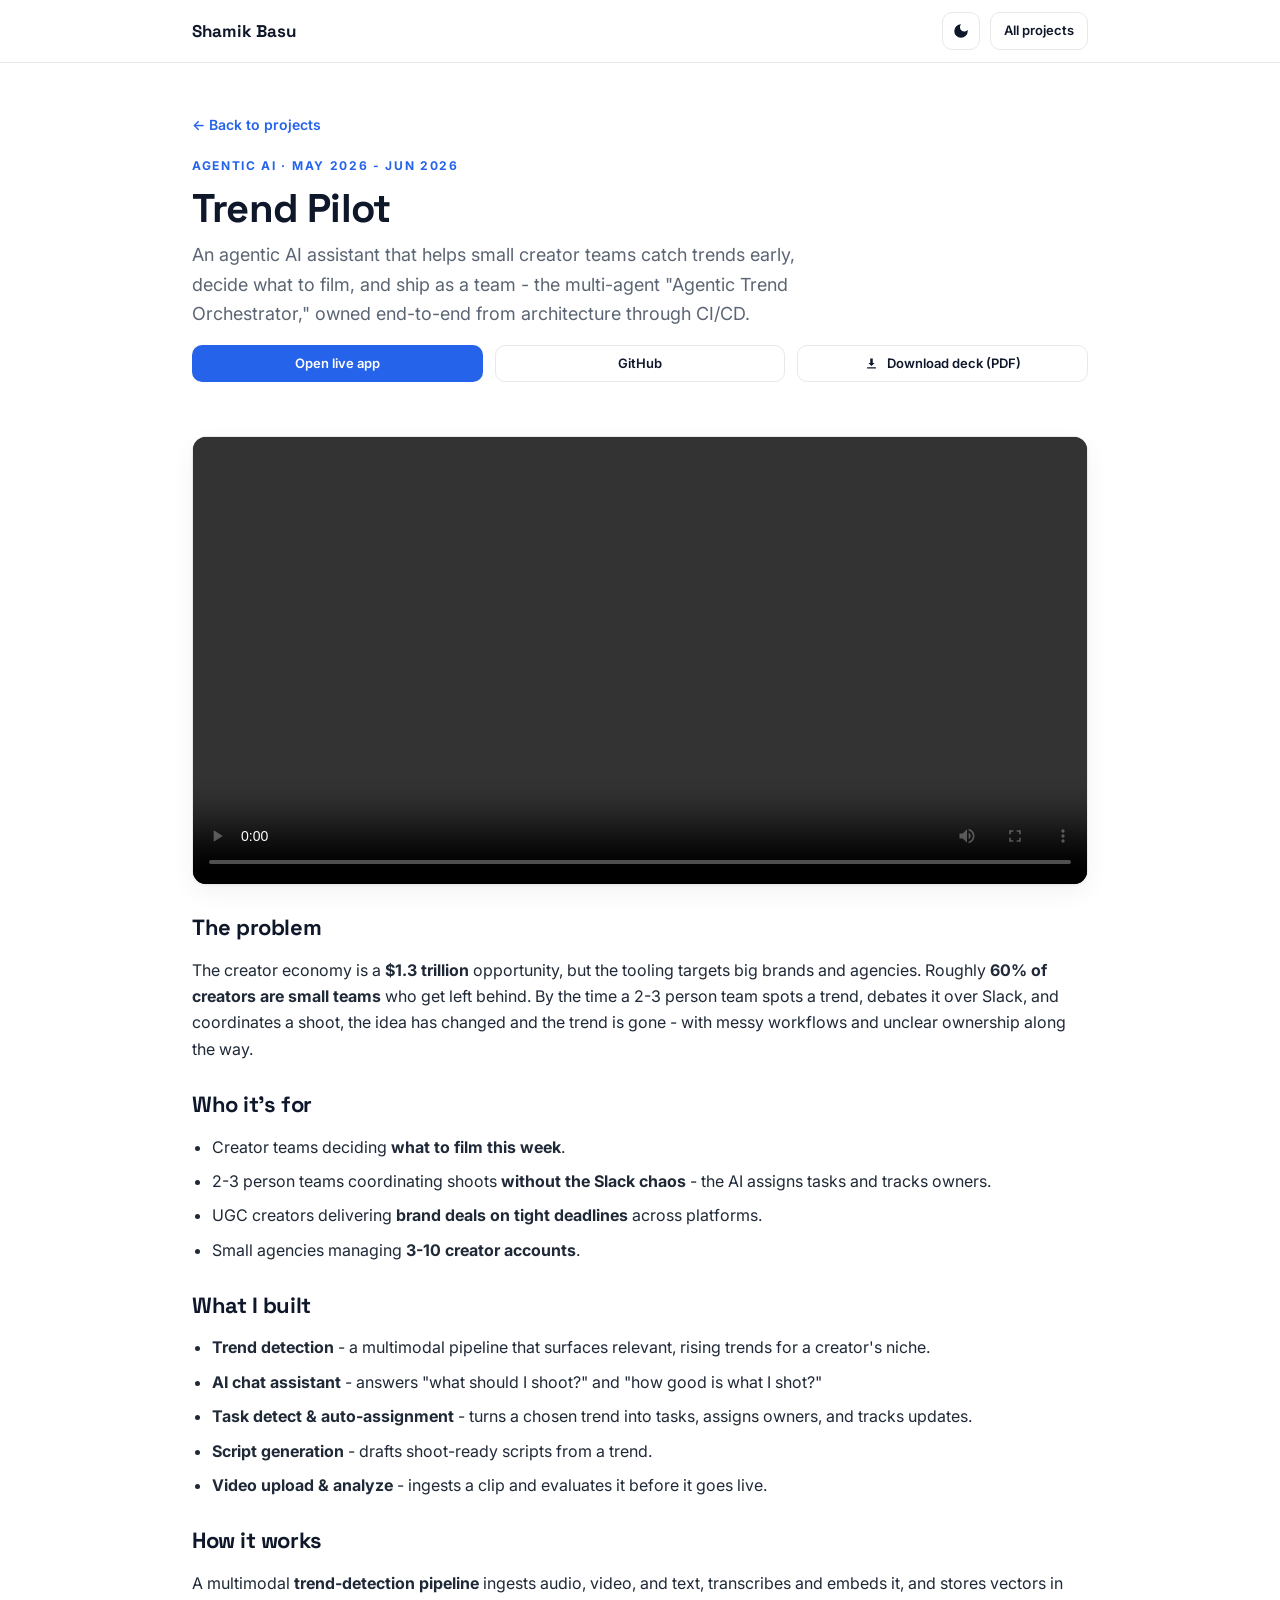
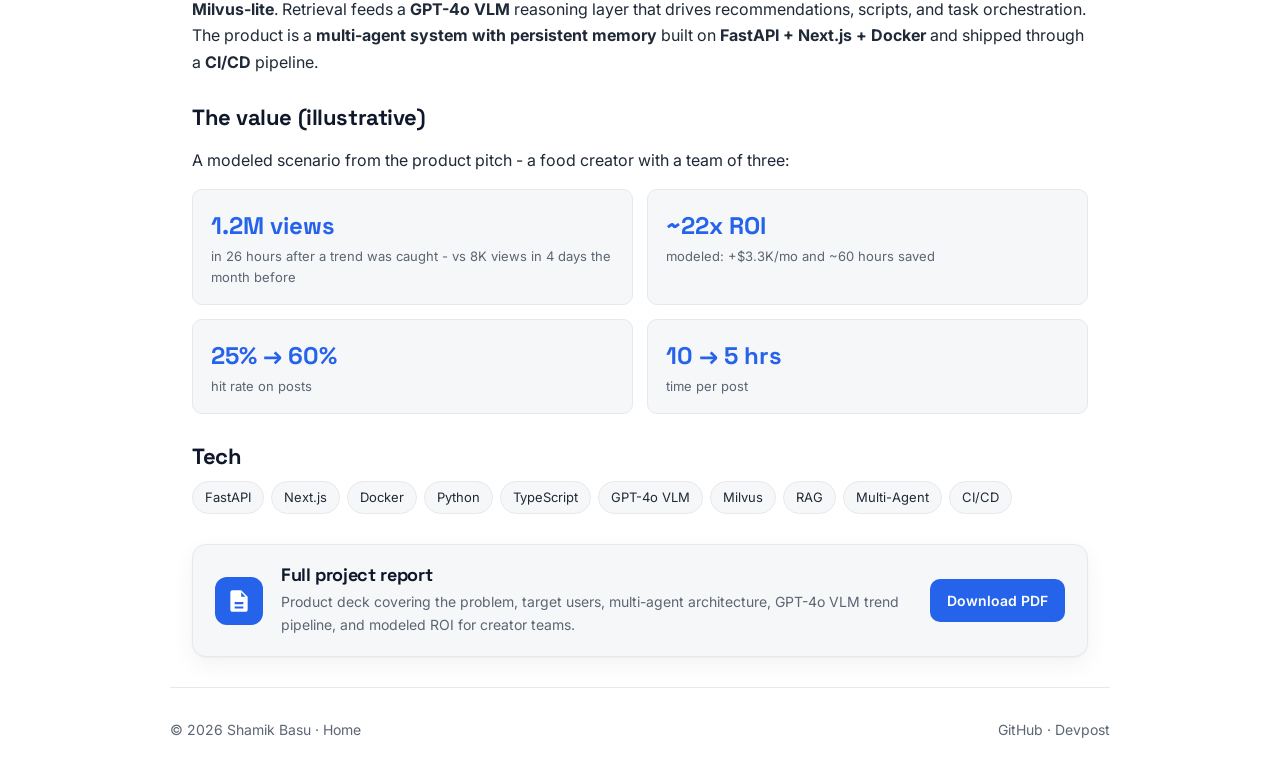
==== projects/agentic-trend-orchestrator.html @ 8036c998 "updated portfolio v2" ====
<!DOCTYPE html>
<html lang="en" data-theme="light">
<head>
<meta charset="UTF-8">
<meta name="viewport" content="width=device-width, initial-scale=1.0">
<title>Trend Pilot (Agentic Trend Orchestrator) - Case Study | Shamik Basu</title>
<meta name="description" content="Trend Pilot: an agentic AI assistant that helps small creator teams catch trends, decide what to film, and ship as a team. Multi-agent system (FastAPI + Next.js + Docker) with GPT-4o VLM trend detection and a Milvus vector pipeline, by Shamik Basu.">
<link rel="canonical" href="https://www.shamik-basu.com/projects/agentic-trend-orchestrator.html">
<meta property="og:title" content="Trend Pilot - Agentic AI for creator teams (Case Study)">
<meta property="og:description" content="Catch trends, decide what to film, and ship as a team - a multi-agent AI system with GPT-4o VLM trend detection.">
<meta property="og:type" content="article">
<link rel="preconnect" href="https://fonts.googleapis.com">
<link rel="preconnect" href="https://fonts.gstatic.com" crossorigin>
<link href="https://fonts.googleapis.com/css2?family=Inter:wght@400;500;600&family=Space+Grotesk:wght@500;600;700&display=swap" rel="stylesheet">
<link rel="stylesheet" href="../assets/css/styles.css">
<script type="application/ld+json">
{
  "@context": "https://schema.org",
  "@type": "SoftwareSourceCode",
  "name": "Trend Pilot",
  "alternateName": "Agentic Trend Orchestrator",
  "author": { "@type": "Person", "name": "Shamik Basu", "url": "https://www.shamik-basu.com/" },
  "programmingLanguage": ["Python", "TypeScript"],
  "codeRepository": "https://github.com/ShamikOfficial/agentic-trend-orchestrator",
  "url": "https://trendpilot.shamik-basu.com/",
  "about": "Agentic AI assistant for creator teams: trend detection, task orchestration, script generation, and video analysis",
  "dateCreated": "2026-05"
}
</script>
</head>
<body>
<header class="nav">
  <div class="nav-inner">
    <a href="../index.html" class="nav-brand">Shamik Basu</a>
    <div class="nav-actions">
      <button type="button" class="icon-btn theme-toggle" aria-label="Toggle dark mode" title="Toggle theme">
        <svg width="18" height="18" viewBox="0 0 24 24" fill="currentColor" aria-hidden="true"><path d="M12 3a9 9 0 109 9c0-.46-.04-.92-.1-1.36A5.39 5.39 0 0112 3z"/></svg>
      </button>
      <a href="../index.html#projects" class="btn btn-ghost btn-sm">All projects</a>
    </div>
  </div>
</header>

<main class="wrap">
  <section class="case-hero">
    <a href="../index.html#projects" class="case-back">← Back to projects</a>
    <p class="section-label">Agentic AI · May 2026 - Jun 2026</p>
    <h1>Trend Pilot</h1>
    <p class="tagline">An agentic AI assistant that helps small creator teams catch trends early, decide what to film, and ship as a team - the multi-agent "Agentic Trend Orchestrator," owned end-to-end from architecture through CI/CD.</p>
    <div class="project-actions" style="gap:12px;">
      <a href="https://trendpilot.shamik-basu.com/" target="_blank" rel="noopener" class="btn btn-primary btn-sm">Open live app</a>
      <a href="https://github.com/ShamikOfficial/agentic-trend-orchestrator" target="_blank" rel="noopener" class="btn btn-ghost btn-sm">GitHub</a>
      <a href="../assets/documents/Trend%20Pilot%20Deck.pdf" target="_blank" rel="noopener" class="btn btn-ghost btn-sm" download>
        <svg width="15" height="15" viewBox="0 0 24 24" fill="currentColor" aria-hidden="true"><path d="M12 16l-5-5h3V4h4v7h3l-5 5zm-7 4v-2h14v2H5z"/></svg>
        Download deck (PDF)
      </a>
    </div>
  </section>

  <section class="case-section">
    <div class="case-video">
      <video controls preload="metadata" aria-label="Trend Pilot intro walkthrough">
        <source src="../assets/video/Trend_Pilot_Intro.mp4" type="video/mp4">
        Your browser does not support embedded video. <a href="../assets/video/Trend_Pilot_Intro.mp4">Download the video</a>.
      </video>
    </div>
  </section>

  <section class="case-section">
    <h2>The problem</h2>
    <p>The creator economy is a <strong>$1.3 trillion</strong> opportunity, but the tooling targets big brands and agencies. Roughly <strong>60% of creators are small teams</strong> who get left behind. By the time a 2-3 person team spots a trend, debates it over Slack, and coordinates a shoot, the idea has changed and the trend is gone - with messy workflows and unclear ownership along the way.</p>
  </section>

  <section class="case-section">
    <h2>Who it's for</h2>
    <ul>
      <li>Creator teams deciding <strong>what to film this week</strong>.</li>
      <li>2-3 person teams coordinating shoots <strong>without the Slack chaos</strong> - the AI assigns tasks and tracks owners.</li>
      <li>UGC creators delivering <strong>brand deals on tight deadlines</strong> across platforms.</li>
      <li>Small agencies managing <strong>3-10 creator accounts</strong>.</li>
    </ul>
  </section>

  <section class="case-section">
    <h2>What I built</h2>
    <ul>
      <li><strong>Trend detection</strong> - a multimodal pipeline that surfaces relevant, rising trends for a creator's niche.</li>
      <li><strong>AI chat assistant</strong> - answers "what should I shoot?" and "how good is what I shot?"</li>
      <li><strong>Task detect &amp; auto-assignment</strong> - turns a chosen trend into tasks, assigns owners, and tracks updates.</li>
      <li><strong>Script generation</strong> - drafts shoot-ready scripts from a trend.</li>
      <li><strong>Video upload &amp; analyze</strong> - ingests a clip and evaluates it before it goes live.</li>
    </ul>
  </section>

  <section class="case-section">
    <h2>How it works</h2>
    <p>A multimodal <strong>trend-detection pipeline</strong> ingests audio, video, and text, transcribes and embeds it, and stores vectors in <strong>Milvus-lite</strong>. Retrieval feeds a <strong>GPT-4o VLM</strong> reasoning layer that drives recommendations, scripts, and task orchestration. The product is a <strong>multi-agent system with persistent memory</strong> built on <strong>FastAPI + Next.js + Docker</strong> and shipped through a <strong>CI/CD</strong> pipeline.</p>
  </section>

  <section class="case-section">
    <h2>The value (illustrative)</h2>
    <p>A modeled scenario from the product pitch - a food creator with a team of three:</p>
    <div class="case-grid">
      <div class="fact-card"><div class="fact-value">1.2M views</div><div class="fact-label">in 26 hours after a trend was caught - vs 8K views in 4 days the month before</div></div>
      <div class="fact-card"><div class="fact-value">~22x ROI</div><div class="fact-label">modeled: +$3.3K/mo and ~60 hours saved</div></div>
      <div class="fact-card"><div class="fact-value">25% → 60%</div><div class="fact-label">hit rate on posts</div></div>
      <div class="fact-card"><div class="fact-value">10 → 5 hrs</div><div class="fact-label">time per post</div></div>
    </div>
  </section>

  <section class="case-section">
    <h2>Tech</h2>
    <div class="skill-pills">
      <span class="skill-pill">FastAPI</span><span class="skill-pill">Next.js</span><span class="skill-pill">Docker</span><span class="skill-pill">Python</span><span class="skill-pill">TypeScript</span><span class="skill-pill">GPT-4o VLM</span><span class="skill-pill">Milvus</span><span class="skill-pill">RAG</span><span class="skill-pill">Multi-Agent</span><span class="skill-pill">CI/CD</span>
    </div>
  </section>
  <section class="case-section">
    <div class="report-card">
      <div class="report-icon">
        <svg viewBox="0 0 24 24" fill="currentColor" aria-hidden="true"><path d="M14 2H6a2 2 0 00-2 2v16a2 2 0 002 2h12a2 2 0 002-2V8l-6-6zm0 2l4 4h-4V4zM8 13h8v2H8v-2zm0 4h8v2H8v-2z"/></svg>
      </div>
      <div class="report-info">
        <h2>Full project report</h2>
        <p>Product deck covering the problem, target users, multi-agent architecture, GPT-4o VLM trend pipeline, and modeled ROI for creator teams.</p>
      </div>
      <a href="../assets/documents/Trend%20Pilot%20Deck.pdf" target="_blank" rel="noopener" class="btn btn-primary" download>Download PDF</a>
    </div>
  </section>
</main>

<footer class="footer wrap">
  <span>© 2026 Shamik Basu · <a href="../index.html">Home</a></span>
  <span><a href="https://github.com/ShamikOfficial" target="_blank" rel="noopener">GitHub</a> · <a href="https://devpost.com/shamik1900" target="_blank" rel="noopener">Devpost</a></span>
</footer>
<script src="../assets/js/script.js"></script>
</body>
</html>
---- assets/css/styles.css ----
/* ============================================================
   Shamik Basu - Portfolio
   Single clean stylesheet, mobile-first, light + dark themes.
   ============================================================ */

:root {
  --bg: #ffffff;
  --bg-soft: #f6f7f9;
  --text: #1f2937;
  --text-muted: #5b6573;
  --heading: #0f172a;
  --border: #e6e8ec;
  --accent: #2563eb;
  --accent-soft: rgba(37, 99, 235, 0.08);
  --card: #ffffff;
  --shadow: 0 1px 2px rgba(15, 23, 42, 0.04), 0 8px 24px rgba(15, 23, 42, 0.05);
  --radius: 14px;
  --radius-sm: 10px;
  --maxw: 940px;
  --font-body: 'Inter', -apple-system, BlinkMacSystemFont, 'Segoe UI', sans-serif;
  --font-head: 'Space Grotesk', var(--font-body);
}

html[data-theme="dark"] {
  --bg: #0b0f17;
  --bg-soft: #111725;
  --text: #c4ccd8;
  --text-muted: #8b95a5;
  --heading: #f1f5f9;
  --border: rgba(255, 255, 255, 0.09);
  --accent: #6ea8fe;
  --accent-soft: rgba(110, 168, 254, 0.12);
  --card: #121826;
  --shadow: 0 1px 2px rgba(0, 0, 0, 0.4), 0 10px 30px rgba(0, 0, 0, 0.35);
}

*, *::before, *::after { box-sizing: border-box; }

html { scroll-behavior: smooth; -webkit-text-size-adjust: 100%; }

body {
  margin: 0;
  font-family: var(--font-body);
  font-size: 16px;
  line-height: 1.65;
  color: var(--text);
  background: var(--bg);
  -webkit-font-smoothing: antialiased;
  text-rendering: optimizeLegibility;
}

img { max-width: 100%; height: auto; display: block; }
a { color: var(--accent); text-decoration: none; }
a:hover { text-decoration: underline; }

h1, h2, h3, h4 {
  font-family: var(--font-head);
  color: var(--heading);
  line-height: 1.15;
  letter-spacing: -0.02em;
  margin: 0 0 0.5em;
}

:focus-visible { outline: 2px solid var(--accent); outline-offset: 3px; border-radius: 4px; }

.wrap { max-width: var(--maxw); margin: 0 auto; padding: 0 22px; }

.skip-link {
  position: absolute; left: -9999px; top: 0;
  background: var(--accent); color: #fff; padding: 10px 16px; border-radius: 0 0 8px 0; z-index: 200;
}
.skip-link:focus { left: 0; }

/* ===== Navigation ===== */
.nav {
  position: sticky; top: 0; z-index: 100;
  background: color-mix(in srgb, var(--bg) 88%, transparent);
  backdrop-filter: blur(10px);
  border-bottom: 1px solid var(--border);
}
.nav-inner {
  max-width: var(--maxw); margin: 0 auto; padding: 12px 22px;
  display: flex; align-items: center; justify-content: space-between; gap: 16px;
}
.nav-brand { font-family: var(--font-head); font-weight: 700; font-size: 17px; color: var(--heading); }
.nav-brand:hover { text-decoration: none; }
.nav-links { display: flex; align-items: center; gap: 22px; }
.nav-links a { color: var(--text-muted); font-size: 15px; font-weight: 500; }
.nav-links a:hover { color: var(--accent); text-decoration: none; }
.nav-actions { display: flex; align-items: center; gap: 10px; }

.btn {
  display: inline-flex; align-items: center; gap: 8px;
  padding: 9px 16px; border-radius: var(--radius-sm);
  font-size: 14px; font-weight: 600; cursor: pointer;
  border: 1px solid transparent; transition: all 0.18s ease;
}
.btn:hover { text-decoration: none; }
.btn-primary { background: var(--accent); color: #fff; }
.btn-primary:hover { filter: brightness(1.08); }
.btn-ghost { background: transparent; color: var(--heading); border-color: var(--border); }
.btn-ghost:hover { border-color: var(--accent); color: var(--accent); }
.btn-sm { padding: 7px 13px; font-size: 13px; }

.icon-btn {
  width: 38px; height: 38px; display: inline-flex; align-items: center; justify-content: center;
  border-radius: var(--radius-sm); border: 1px solid var(--border); background: var(--card);
  color: var(--heading); cursor: pointer;
}
.icon-btn:hover { border-color: var(--accent); color: var(--accent); }

.menu-toggle { display: none; }

/* ===== Sections ===== */
.section { padding: 64px 0; border-top: 1px solid var(--border); }
.section-label {
  text-transform: uppercase; letter-spacing: 0.14em; font-size: 12px; font-weight: 700;
  color: var(--accent); margin: 0 0 10px;
}
.section-title { font-size: 30px; margin: 0 0 8px; }
.section-sub { color: var(--text-muted); margin: 0 0 32px; max-width: 620px; }

/* ===== Hero ===== */
.hero { padding: 56px 0 40px; }
.hero-inner { display: grid; grid-template-columns: 1fr; gap: 18px; }
.hero-avatar {
  position: relative; overflow: hidden;
  width: 92px; height: 92px; border-radius: 50%;
  display: flex; align-items: center; justify-content: center;
  font-family: var(--font-head); font-weight: 700; font-size: 32px; color: #fff;
  background: linear-gradient(135deg, var(--accent), #7c3aed);
  box-shadow: var(--shadow);
}
.hero-avatar img { position: absolute; inset: 0; width: 100%; height: 100%; object-fit: cover; }
.hero h1 { font-size: clamp(34px, 6vw, 48px); margin: 0; }
.hero-tagline { font-size: clamp(18px, 3vw, 22px); color: var(--text-muted); margin: 6px 0 0; }
.hero-summary { max-width: 640px; margin: 8px 0 0; }
.hero-fun { max-width: 640px; margin: 10px 0 0; color: var(--text-muted); font-size: 15px; }
.hero-cta { display: flex; flex-wrap: wrap; gap: 12px; margin-top: 18px; }
.hero-meta { display: flex; flex-wrap: wrap; gap: 18px; margin-top: 16px; color: var(--text-muted); font-size: 14px; }
.hero-meta span { display: inline-flex; align-items: center; gap: 7px; }

.stat-row { display: flex; flex-wrap: wrap; gap: 10px; margin-top: 18px; }
.stat-chip {
  background: var(--bg-soft); border: 1px solid var(--border); border-radius: 999px;
  padding: 7px 15px; font-size: 13px; font-weight: 600; color: var(--heading);
}

/* ===== Highlights slideshow ===== */
.slider { position: relative; border-radius: var(--radius); overflow: hidden; box-shadow: var(--shadow); border: 1px solid var(--border); }
.slider-track { position: relative; }
.highlight-slide {
  display: none; position: relative; min-height: 280px;
  background: linear-gradient(135deg, #1e293b, #0f172a);
  color: #fff;
}
.highlight-slide.active { display: block; animation: fade 0.6s ease; }
@keyframes fade { from { opacity: 0; } to { opacity: 1; } }
.highlight-slide .slide-bg {
  position: absolute; inset: 0; background-color: #1e293b;
  background-size: cover; background-position: center; opacity: 0.5;
}
.highlight-slide .slide-body {
  position: relative; z-index: 1; padding: 40px 32px;
  display: flex; flex-direction: column; justify-content: flex-end; min-height: 280px;
  background: linear-gradient(to top, rgba(0,0,0,0.72), rgba(0,0,0,0.15));
}
.highlight-slide .slide-date { font-size: 13px; font-weight: 600; letter-spacing: 0.08em; text-transform: uppercase; opacity: 0.85; }
.highlight-slide h3 { color: #fff; font-size: clamp(20px, 4vw, 28px); margin: 6px 0 6px; }
.highlight-slide p { margin: 0; max-width: 560px; color: rgba(255,255,255,0.9); }
.highlight-slide a.slide-link { display: inline-flex; margin-top: 14px; color: #fff; font-weight: 600; }
.slider-dots { position: absolute; bottom: 14px; right: 18px; display: flex; gap: 8px; z-index: 2; }
.slider-dot { width: 9px; height: 9px; border-radius: 50%; border: none; background: rgba(255,255,255,0.45); cursor: pointer; padding: 0; }
.slider-dot.active { background: #fff; }

/* ===== Project cards (2 x 2 grid) ===== */
.project-grid {
  display: grid; grid-template-columns: repeat(2, 1fr); gap: 24px;
}
.project-card {
  background: var(--card); border: 1px solid var(--border); border-radius: var(--radius);
  overflow: hidden; box-shadow: var(--shadow); display: flex; flex-direction: column;
  transition: transform 0.18s ease, border-color 0.18s ease;
}
.project-card:hover { transform: translateY(-3px); border-color: var(--accent); }
.project-media {
  position: relative; aspect-ratio: 16 / 9; background: var(--bg-soft);
  display: flex; align-items: center; justify-content: center; border-bottom: 1px solid var(--border);
}
.video-embed { position: absolute; inset: 0; cursor: pointer; overflow: hidden; }
.video-embed .video-poster {
  position: absolute; inset: 0; background-size: cover; background-position: center;
  background-color: #0f172a;
  display: flex; align-items: center; justify-content: center; color: #fff;
}
.video-embed .play-badge {
  width: 56px; height: 56px; border-radius: 50%; background: rgba(0,0,0,0.55);
  display: flex; align-items: center; justify-content: center; border: 2px solid rgba(255,255,255,0.85);
}
.video-embed iframe { position: absolute; inset: 0; width: 100%; height: 100%; border: 0; }
.project-video {
  position: absolute; inset: 0; width: 100%; height: 100%;
  object-fit: cover; display: block; background: #0f172a;
}
.project-video-contain { object-fit: contain; background: var(--bg-soft); }
.case-video video {
  width: 100%; height: auto; display: block; background: #0f172a;
}
.media-fallback { color: var(--text-muted); font-size: 13px; text-align: center; padding: 0 16px; }
.project-body { padding: 20px 22px; display: flex; flex-direction: column; flex: 1; }
.project-award {
  align-self: flex-start; font-size: 11px; font-weight: 700; color: #b45309;
  background: rgba(245, 158, 11, 0.12); border: 1px solid rgba(245, 158, 11, 0.3);
  padding: 3px 9px; border-radius: 6px; margin-bottom: 10px;
}
html[data-theme="dark"] .project-award { color: #fbbf24; }
.project-card h3 { font-size: 19px; margin: 0 0 4px; }
.project-date { font-size: 13px; color: var(--text-muted); margin: 0 0 10px; }
.project-card p.tagline { margin: 0 0 14px; color: var(--text); }
.tags { display: flex; flex-wrap: wrap; gap: 6px; margin-bottom: 16px; }
.tag {
  font-size: 12px; font-weight: 500; color: var(--accent);
  background: var(--accent-soft); border-radius: 6px; padding: 4px 9px;
}
/* Logo links in the top-right corner of the media */
.media-links { position: absolute; top: 10px; right: 10px; display: flex; gap: 8px; z-index: 3; }
.media-links a {
  width: 36px; height: 36px; border-radius: 9px; display: flex; align-items: center; justify-content: center;
  color: #fff; background: rgba(0, 0, 0, 0.55); border: 1px solid rgba(255, 255, 255, 0.22);
  backdrop-filter: blur(4px); transition: background 0.18s ease, transform 0.18s ease;
}
.media-links a:hover { background: var(--accent); transform: translateY(-1px); text-decoration: none; }
.media-links svg { width: 19px; height: 19px; }

/* Two main buttons in one row */
.project-actions { margin-top: auto; display: flex; gap: 10px; }
.project-actions .btn { flex: 1; justify-content: center; }
.btn-case { background: var(--heading); color: var(--bg); }
.btn-case:hover { filter: brightness(1.12); }
.btn-live {
  background: var(--accent); color: #fff; position: relative;
  animation: liveGlow 1.9s ease-in-out infinite;
}
.btn-live:hover { filter: brightness(1.08); }
.btn-live .live-dot {
  width: 8px; height: 8px; border-radius: 50%; background: #fff;
  box-shadow: 0 0 0 0 rgba(255, 255, 255, 0.9); animation: liveDot 1.9s ease-in-out infinite;
}
@keyframes liveGlow {
  0%, 100% { box-shadow: 0 0 6px 0 rgba(37, 99, 235, 0.55); }
  50% { box-shadow: 0 0 20px 5px rgba(37, 99, 235, 0.85); }
}
@keyframes liveDot {
  0%, 100% { box-shadow: 0 0 0 0 rgba(255, 255, 255, 0.85); }
  50% { box-shadow: 0 0 0 5px rgba(255, 255, 255, 0); }
}
@media (prefers-reduced-motion: reduce) {
  .btn-live, .btn-live .live-dot { animation: none; }
}

/* ===== Experience timeline ===== */
.timeline { display: flex; flex-direction: column; gap: 6px; }
.exp-item { padding: 18px 0; border-bottom: 1px solid var(--border); }
.exp-item:last-child { border-bottom: none; }
.exp-head { display: flex; flex-wrap: wrap; justify-content: space-between; gap: 4px 16px; align-items: baseline; }
.exp-role { font-family: var(--font-head); font-weight: 600; font-size: 17px; color: var(--heading); }
.exp-dates { font-size: 13px; color: var(--text-muted); white-space: nowrap; }
.exp-company { font-size: 14px; color: var(--accent); font-weight: 500; margin: 2px 0 8px; }
.exp-item p { margin: 0; }

/* ===== Cards grid (education, leadership) ===== */
.cards { display: grid; grid-template-columns: repeat(2, 1fr); gap: 18px; }
.info-card {
  background: var(--card); border: 1px solid var(--border); border-radius: var(--radius);
  padding: 22px 24px; box-shadow: var(--shadow);
}
.info-card h3 { font-size: 17px; margin: 0 0 4px; }
.info-card .muted { color: var(--text-muted); font-size: 14px; margin: 0 0 4px; }
.info-card .gpa { color: var(--accent); font-weight: 600; }

/* ===== Skills ===== */
.skills { display: grid; grid-template-columns: repeat(2, 1fr); gap: 18px; }
.skill-group h3 { font-size: 15px; margin: 0 0 10px; }
.skill-pills { display: flex; flex-wrap: wrap; gap: 7px; }
.skill-pill {
  font-size: 13px; background: var(--bg-soft); border: 1px solid var(--border);
  border-radius: 999px; padding: 5px 12px; color: var(--text);
}

/* ===== Contact ===== */
.contact-links { display: flex; flex-direction: column; gap: 12px; max-width: 460px; }
.contact-card {
  display: flex; align-items: center; gap: 12px;
  background: var(--card); border: 1px solid var(--border); border-radius: var(--radius);
  padding: 16px 18px; box-shadow: var(--shadow); color: var(--heading);
}
.contact-card:hover { border-color: var(--accent); text-decoration: none; }
.contact-card svg { color: var(--accent); flex-shrink: 0; }
.contact-card .c-label { font-size: 12px; color: var(--text-muted); }
.contact-card .c-value { font-weight: 600; font-size: 14px; word-break: break-word; }

/* ===== Footer ===== */
.footer {
  border-top: 1px solid var(--border); padding: 30px 0; color: var(--text-muted); font-size: 14px;
  display: flex; flex-wrap: wrap; gap: 8px 16px; align-items: center; justify-content: space-between;
}
.footer a { color: var(--text-muted); }
.footer a:hover { color: var(--accent); }

/* ===== Case-study (project detail) page ===== */
.case-hero { padding: 48px 0 24px; }
.case-back { font-size: 14px; font-weight: 600; display: inline-flex; gap: 6px; margin-bottom: 20px; }
.case-hero h1 { font-size: clamp(28px, 5vw, 40px); margin: 8px 0 8px; }
.case-hero .tagline { font-size: 18px; color: var(--text-muted); max-width: 640px; margin: 0 0 16px; }
.case-section { margin: 30px 0; }
.case-section h2 { font-size: 22px; }
.case-section ul { padding-left: 20px; }
.case-section li { margin-bottom: 8px; }
.case-video { aspect-ratio: 16 / 9; border-radius: var(--radius); overflow: hidden; border: 1px solid var(--border); position: relative; box-shadow: var(--shadow); margin: 8px 0 0; }
.case-video:has(> video) { aspect-ratio: auto; }
.case-figure {
  border-radius: var(--radius); overflow: hidden; border: 1px solid var(--border);
  box-shadow: var(--shadow); margin: 8px 0 0; background: var(--bg-soft);
}
.case-figure img { width: 100%; height: auto; display: block; }
.case-figure-caption {
  padding: 12px 16px; font-size: 13px; color: var(--text-muted); text-align: center;
  border-top: 1px solid var(--border);
}
.case-grid { display: grid; grid-template-columns: 1fr 1fr; gap: 14px; }
.fact-card { background: var(--bg-soft); border: 1px solid var(--border); border-radius: var(--radius-sm); padding: 16px 18px; }
.fact-card .fact-value { font-family: var(--font-head); font-weight: 700; font-size: 24px; color: var(--accent); }
.fact-card .fact-label { font-size: 13px; color: var(--text-muted); }

/* Project report download */
.report-card {
  display: flex; align-items: center; gap: 18px;
  background: var(--bg-soft); border: 1px solid var(--border); border-radius: var(--radius);
  padding: 20px 22px; box-shadow: var(--shadow);
}
.report-card .report-icon {
  flex-shrink: 0; width: 48px; height: 48px; border-radius: 12px;
  display: flex; align-items: center; justify-content: center;
  background: var(--accent); color: #fff;
}
.report-card .report-icon svg { width: 26px; height: 26px; }
.report-card .report-info { flex: 1; min-width: 0; }
.report-card .report-info h2 { font-size: 18px; margin: 0 0 4px; }
.report-card .report-info p { margin: 0; font-size: 14px; color: var(--text-muted); }
.report-card .btn { flex-shrink: 0; }
.report-card .btn[aria-disabled="true"] { opacity: 0.5; pointer-events: none; }
@media (max-width: 600px) {
  .report-card { flex-direction: column; align-items: flex-start; }
  .report-card .btn { width: 100%; justify-content: center; }
}

/* ===== Mobile menu panel ===== */
.mobile-menu { display: none; }

/* ===== Responsive ===== */
@media (max-width: 760px) {
  .nav-links { display: none; }
  .menu-toggle { display: inline-flex; }
  .mobile-menu {
    display: block; max-height: 0; overflow: hidden; border-bottom: 1px solid transparent;
    transition: max-height 0.25s ease; background: var(--bg);
  }
  .mobile-menu.open { max-height: 360px; border-bottom: 1px solid var(--border); }
  .mobile-menu a {
    display: block; padding: 13px 22px; color: var(--text); font-weight: 500;
    border-top: 1px solid var(--border);
  }
  .mobile-menu a:hover { text-decoration: none; color: var(--accent); }
  .cards, .skills { grid-template-columns: 1fr; }
  .case-grid { grid-template-columns: 1fr; }
  .section { padding: 48px 0; }
  .project-grid { grid-template-columns: 1fr; }
}
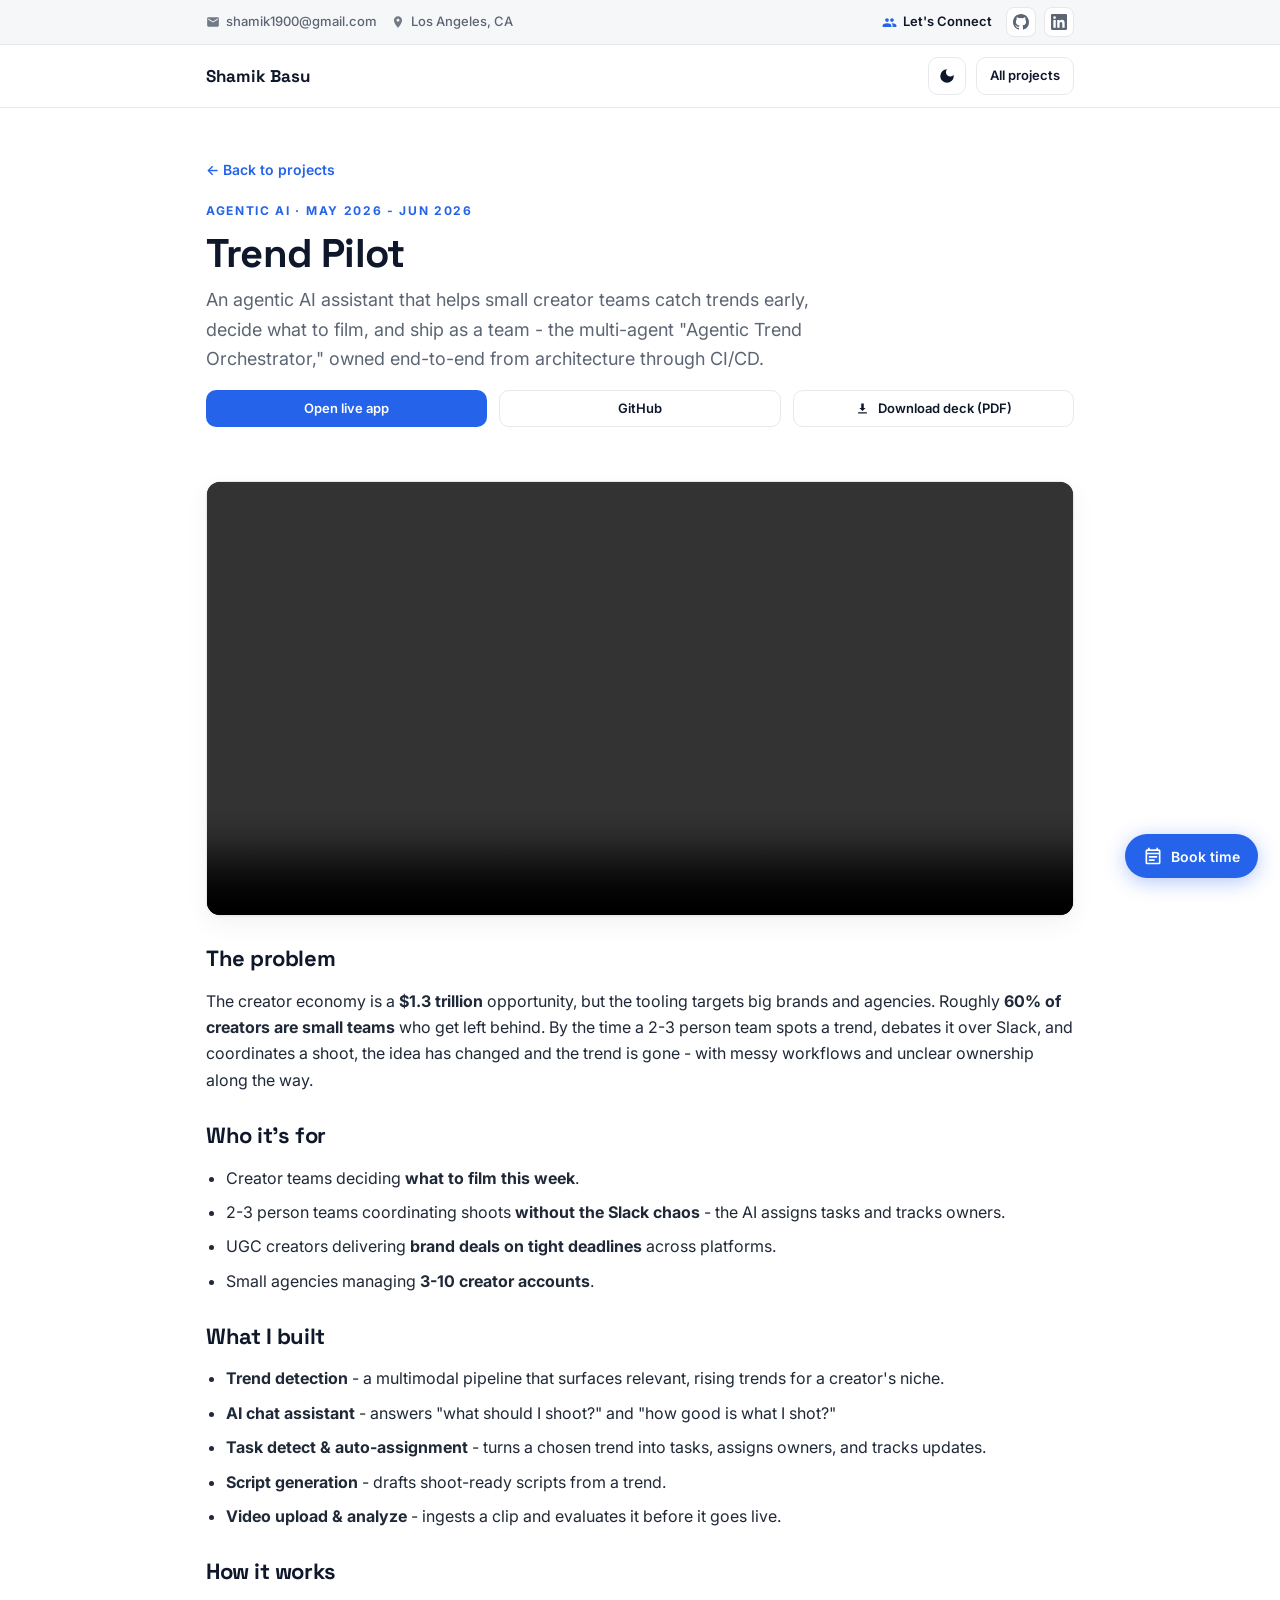
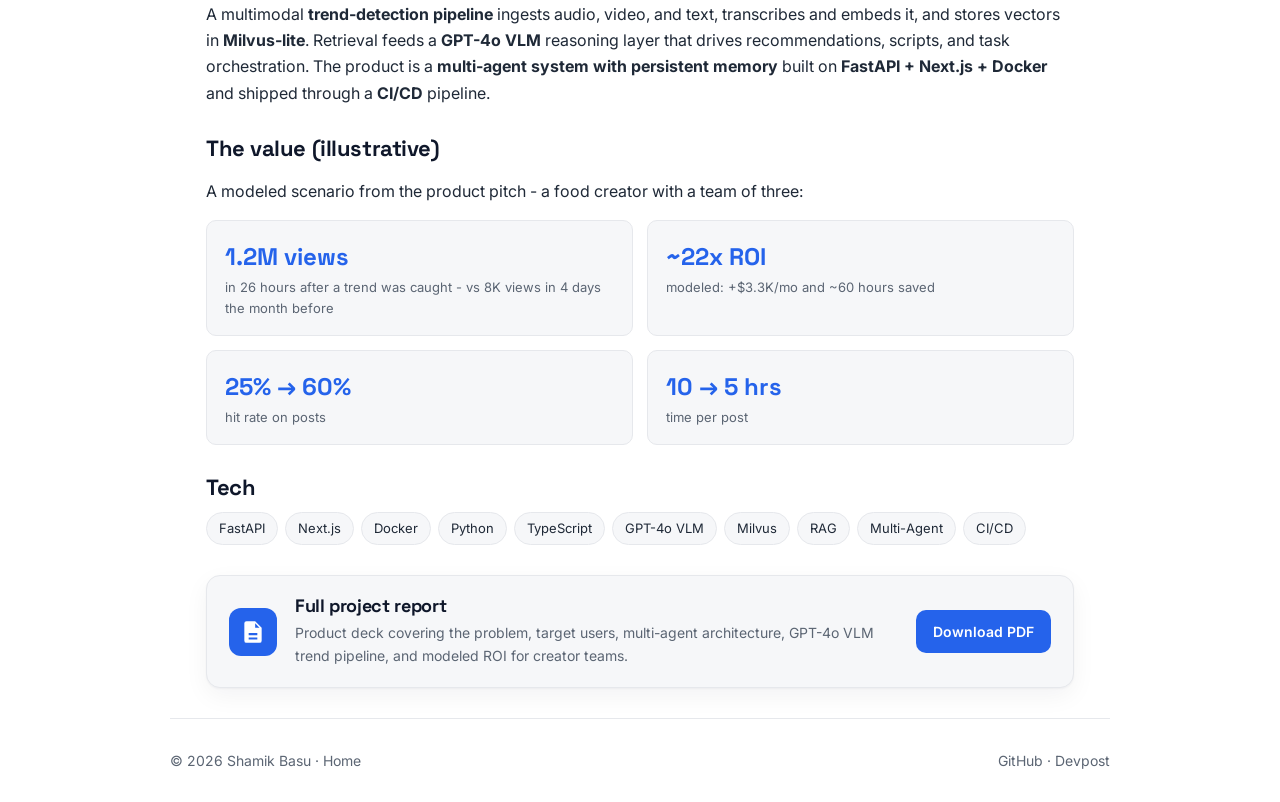
==== commit 299af4bc: "calendar fix" ====
--- a/projects/agentic-trend-orchestrator.html
+++ b/projects/agentic-trend-orchestrator.html
@@ -12,7 +12,7 @@
 <link rel="preconnect" href="https://fonts.googleapis.com">
 <link rel="preconnect" href="https://fonts.gstatic.com" crossorigin>
 <link href="https://fonts.googleapis.com/css2?family=Inter:wght@400;500;600&family=Space+Grotesk:wght@500;600;700&display=swap" rel="stylesheet">
-<link rel="stylesheet" href="../assets/css/styles.css">
+<link rel="stylesheet" href="../assets/css/styles.css?v=3">
 <script type="application/ld+json">
 {
   "@context": "https://schema.org",
@@ -132,6 +132,25 @@
   <span>© 2026 Shamik Basu · <a href="../index.html">Home</a></span>
   <span><a href="https://github.com/ShamikOfficial" target="_blank" rel="noopener">GitHub</a> · <a href="https://devpost.com/shamik1900" target="_blank" rel="noopener">Devpost</a></span>
 </footer>
-<script src="../assets/js/script.js"></script>
+
+<div class="calendar-backdrop" aria-hidden="true"></div>
+<aside class="calendar-panel" role="dialog" aria-modal="true" aria-labelledby="calendar-panel-title" aria-hidden="true">
+  <div class="calendar-panel-head">
+    <div>
+      <h2 id="calendar-panel-title">Book a meeting</h2>
+      <a class="calendar-fallback" href="https://calendar.google.com/calendar/appointments/schedules/AcZssZ3zKOb4P00q16CON7kIHMigcoWwlm3bdonq4wnh5WpjqUZ3GxG1HROP2XfDn2QwpBov9DEEypsW?gv=true" target="_blank" rel="noopener">Open in new tab</a>
+    </div>
+    <button type="button" class="calendar-close" aria-label="Close calendar">
+      <svg width="16" height="16" viewBox="0 0 24 24" fill="none" stroke="currentColor" stroke-width="2" aria-hidden="true"><path d="M18 6L6 18M6 6l12 12"/></svg>
+    </button>
+  </div>
+  <iframe class="calendar-frame" title="Book an appointment with Shamik Basu" allow="fullscreen" referrerpolicy="no-referrer-when-downgrade"></iframe>
+</aside>
+<button type="button" class="calendar-fab" data-open-calendar aria-label="Book a meeting" aria-expanded="false">
+  <svg width="20" height="20" viewBox="0 0 24 24" fill="currentColor" aria-hidden="true"><path d="M19 4h-1V2h-2v2H8V2H6v2H5a2 2 0 00-2 2v14a2 2 0 002 2h14a2 2 0 002-2V6a2 2 0 00-2-2zm0 16H5V10h14v10zM5 8V6h14v2H5zm2 4h10v2H7v-2zm0 4h7v2H7v-2z"/></svg>
+  <span>Book time</span>
+</button>
+
+<script src="../assets/js/script.js?v=3"></script>
 </body>
 </html>
--- a/assets/css/styles.css
+++ b/assets/css/styles.css
@@ -17,6 +17,7 @@
   --radius: 14px;
   --radius-sm: 10px;
   --maxw: 940px;
+  --page-x: clamp(24px, 5vw, 36px);
   --font-body: 'Inter', -apple-system, BlinkMacSystemFont, 'Segoe UI', sans-serif;
   --font-head: 'Space Grotesk', var(--font-body);
 }
@@ -63,13 +64,184 @@
 
 :focus-visible { outline: 2px solid var(--accent); outline-offset: 3px; border-radius: 4px; }
 
-.wrap { max-width: var(--maxw); margin: 0 auto; padding: 0 22px; }
+.wrap { max-width: var(--maxw); margin: 0 auto; padding: 0 var(--page-x); }
 
 .skip-link {
   position: absolute; left: -9999px; top: 0;
   background: var(--accent); color: #fff; padding: 10px 16px; border-radius: 0 0 8px 0; z-index: 200;
 }
 .skip-link:focus { left: 0; }
+
+/* ===== Top bar (email, location, social) ===== */
+.topbar {
+  width: 100%;
+  background: var(--bg-soft);
+  border-bottom: 1px solid var(--border);
+  font-size: 13px;
+}
+.topbar-inner {
+  max-width: var(--maxw);
+  margin: 0 auto;
+  padding: 7px var(--page-x);
+  display: flex;
+  align-items: center;
+  justify-content: space-between;
+  gap: 12px;
+  flex-wrap: wrap;
+}
+.topbar-left,
+.topbar-right {
+  display: flex;
+  align-items: center;
+  gap: 14px;
+  flex-wrap: wrap;
+}
+.topbar-item {
+  display: inline-flex;
+  align-items: center;
+  gap: 6px;
+  color: var(--text-muted);
+  font-weight: 500;
+}
+.topbar-item:hover { color: var(--accent); text-decoration: none; }
+.topbar-item svg { flex-shrink: 0; opacity: 0.85; }
+.topbar-connect {
+  display: inline-flex;
+  align-items: center;
+  gap: 6px;
+  padding: 0;
+  border: 0;
+  background: none;
+  font: inherit;
+  font-weight: 600;
+  color: var(--heading);
+  cursor: pointer;
+}
+.topbar-connect:hover { color: var(--accent); }
+.topbar-connect svg { color: var(--accent); }
+.topbar-social {
+  display: inline-flex;
+  align-items: center;
+  gap: 8px;
+}
+.topbar-social a {
+  display: inline-flex;
+  align-items: center;
+  justify-content: center;
+  width: 30px;
+  height: 30px;
+  border-radius: 8px;
+  color: var(--text-muted);
+  border: 1px solid var(--border);
+  background: var(--card);
+}
+.topbar-social a:hover {
+  color: var(--accent);
+  border-color: var(--accent);
+  text-decoration: none;
+}
+
+/* ===== Floating calendar booking ===== */
+.calendar-fab {
+  position: fixed;
+  bottom: 22px;
+  right: 22px;
+  z-index: 160;
+  display: inline-flex;
+  align-items: center;
+  gap: 8px;
+  padding: 12px 18px;
+  border: 0;
+  border-radius: 999px;
+  background: var(--accent);
+  color: #fff;
+  font-size: 14px;
+  font-weight: 600;
+  font-family: var(--font-body);
+  cursor: pointer;
+  box-shadow: 0 4px 20px rgba(37, 99, 235, 0.35);
+  transition: transform 0.18s ease, filter 0.18s ease;
+}
+.calendar-fab:hover { filter: brightness(1.08); transform: translateY(-1px); }
+.calendar-fab svg { flex-shrink: 0; }
+.calendar-backdrop {
+  position: fixed;
+  inset: 0;
+  z-index: 158;
+  background: rgba(15, 23, 42, 0.45);
+  opacity: 0;
+  visibility: hidden;
+  transition: opacity 0.2s ease, visibility 0.2s ease;
+}
+.calendar-backdrop.open { opacity: 1; visibility: visible; }
+.calendar-panel {
+  position: fixed;
+  bottom: 88px;
+  right: 22px;
+  z-index: 159;
+  width: min(440px, calc(100vw - 44px));
+  height: min(600px, calc(100vh - 110px));
+  display: flex;
+  flex-direction: column;
+  background: var(--card);
+  border: 1px solid var(--border);
+  border-radius: var(--radius);
+  box-shadow: 0 16px 48px rgba(15, 23, 42, 0.18);
+  overflow: hidden;
+  opacity: 0;
+  visibility: hidden;
+  transform: translateY(12px) scale(0.98);
+  transition: opacity 0.2s ease, visibility 0.2s ease, transform 0.2s ease;
+}
+.calendar-panel.open {
+  opacity: 1;
+  visibility: visible;
+  transform: translateY(0) scale(1);
+}
+.calendar-panel-head {
+  display: flex;
+  align-items: flex-start;
+  justify-content: space-between;
+  gap: 12px;
+  padding: 12px 14px;
+  border-bottom: 1px solid var(--border);
+  background: var(--bg-soft);
+}
+.calendar-panel-head h2 {
+  margin: 0;
+  font-size: 15px;
+  font-weight: 600;
+}
+.calendar-fallback {
+  display: inline-block;
+  margin-top: 2px;
+  font-size: 12px;
+  font-weight: 500;
+  color: var(--text-muted);
+}
+.calendar-fallback:hover { color: var(--accent); text-decoration: none; }
+.calendar-close {
+  width: 32px;
+  height: 32px;
+  display: inline-flex;
+  align-items: center;
+  justify-content: center;
+  border: 1px solid var(--border);
+  border-radius: 8px;
+  background: var(--card);
+  color: var(--heading);
+  cursor: pointer;
+}
+.calendar-close:hover { border-color: var(--accent); color: var(--accent); }
+.calendar-panel iframe,
+.calendar-panel .calendar-frame {
+  flex: 1;
+  width: 100%;
+  min-height: 0;
+  border: 0;
+  background: #fff;
+}
+body.calendar-open { overflow: hidden; }
 
 /* ===== Navigation ===== */
 .nav {
@@ -79,7 +251,7 @@
   border-bottom: 1px solid var(--border);
 }
 .nav-inner {
-  max-width: var(--maxw); margin: 0 auto; padding: 12px 22px;
+  max-width: var(--maxw); margin: 0 auto; padding: 12px var(--page-x);
   display: flex; align-items: center; justify-content: space-between; gap: 16px;
 }
 .nav-brand { font-family: var(--font-head); font-weight: 700; font-size: 17px; color: var(--heading); }
@@ -203,6 +375,19 @@
   object-fit: cover; display: block; background: #0f172a;
 }
 .project-video-contain { object-fit: contain; background: var(--bg-soft); }
+.video-mute-btn {
+  position: absolute; bottom: 10px; left: 10px; z-index: 4;
+  width: 36px; height: 36px; border-radius: 9px;
+  display: flex; align-items: center; justify-content: center;
+  color: #fff; background: rgba(0, 0, 0, 0.55); border: 1px solid rgba(255, 255, 255, 0.22);
+  backdrop-filter: blur(4px); cursor: pointer;
+  transition: background 0.18s ease, transform 0.18s ease;
+}
+.video-mute-btn:hover { background: var(--accent); transform: translateY(-1px); }
+.video-mute-btn svg { width: 19px; height: 19px; }
+.video-mute-btn .icon-unmuted { display: none; }
+.video-mute-btn:not(.is-muted) .icon-muted { display: none; }
+.video-mute-btn:not(.is-muted) .icon-unmuted { display: block; }
 .case-video video {
   width: 100%; height: auto; display: block; background: #0f172a;
 }
@@ -361,13 +546,29 @@
 @media (max-width: 760px) {
   .nav-links { display: none; }
   .menu-toggle { display: inline-flex; }
+  .topbar-inner { justify-content: center; }
+  .topbar-left { justify-content: center; }
+  .topbar-item .topbar-text-email { display: none; }
+  .calendar-fab span { display: none; }
+  .calendar-fab { padding: 14px; border-radius: 50%; }
+  .calendar-panel {
+    bottom: 0;
+    right: 0;
+    left: 0;
+    width: 100%;
+    height: min(92vh, 700px);
+    max-height: none;
+    border-radius: var(--radius) var(--radius) 0 0;
+    transform: translateY(100%);
+  }
+  .calendar-panel.open { transform: translateY(0); }
   .mobile-menu {
     display: block; max-height: 0; overflow: hidden; border-bottom: 1px solid transparent;
     transition: max-height 0.25s ease; background: var(--bg);
   }
   .mobile-menu.open { max-height: 360px; border-bottom: 1px solid var(--border); }
   .mobile-menu a {
-    display: block; padding: 13px 22px; color: var(--text); font-weight: 500;
+    display: block; padding: 13px var(--page-x); color: var(--text); font-weight: 500;
     border-top: 1px solid var(--border);
   }
   .mobile-menu a:hover { text-decoration: none; color: var(--accent); }
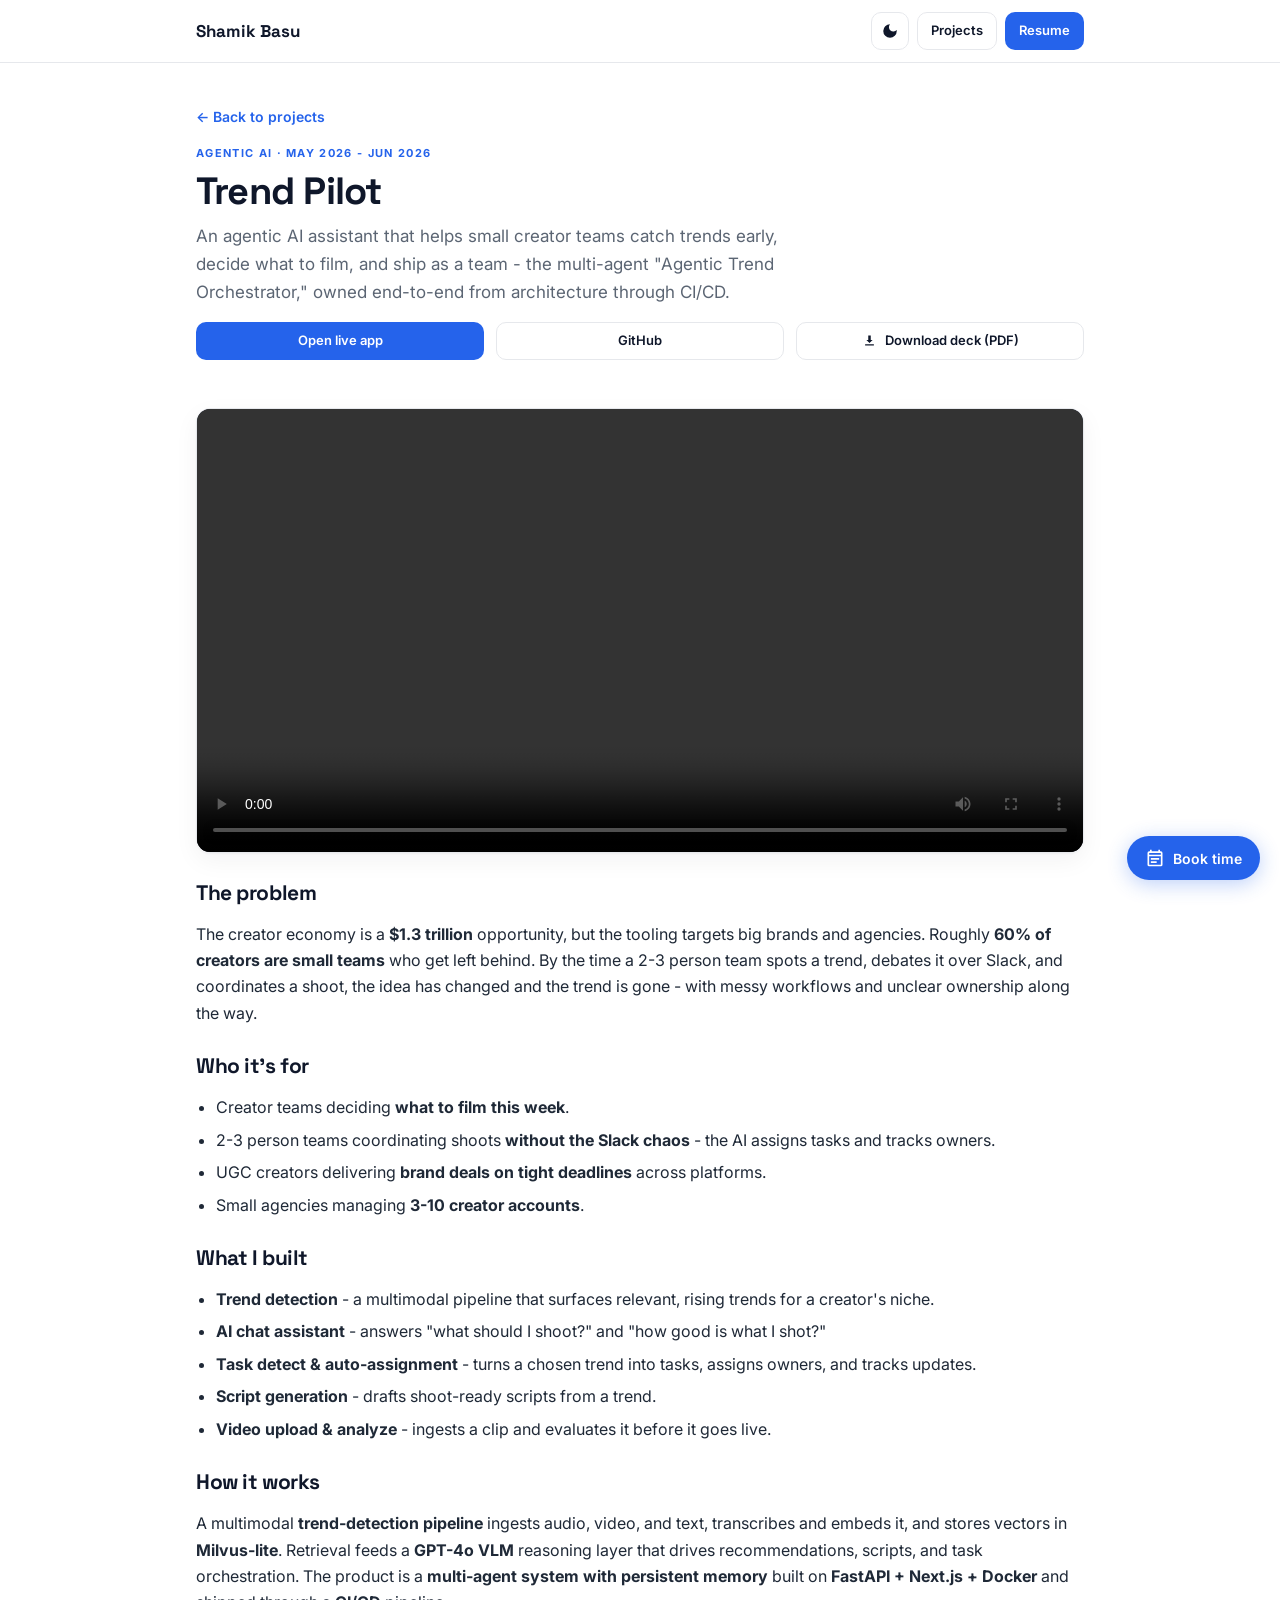
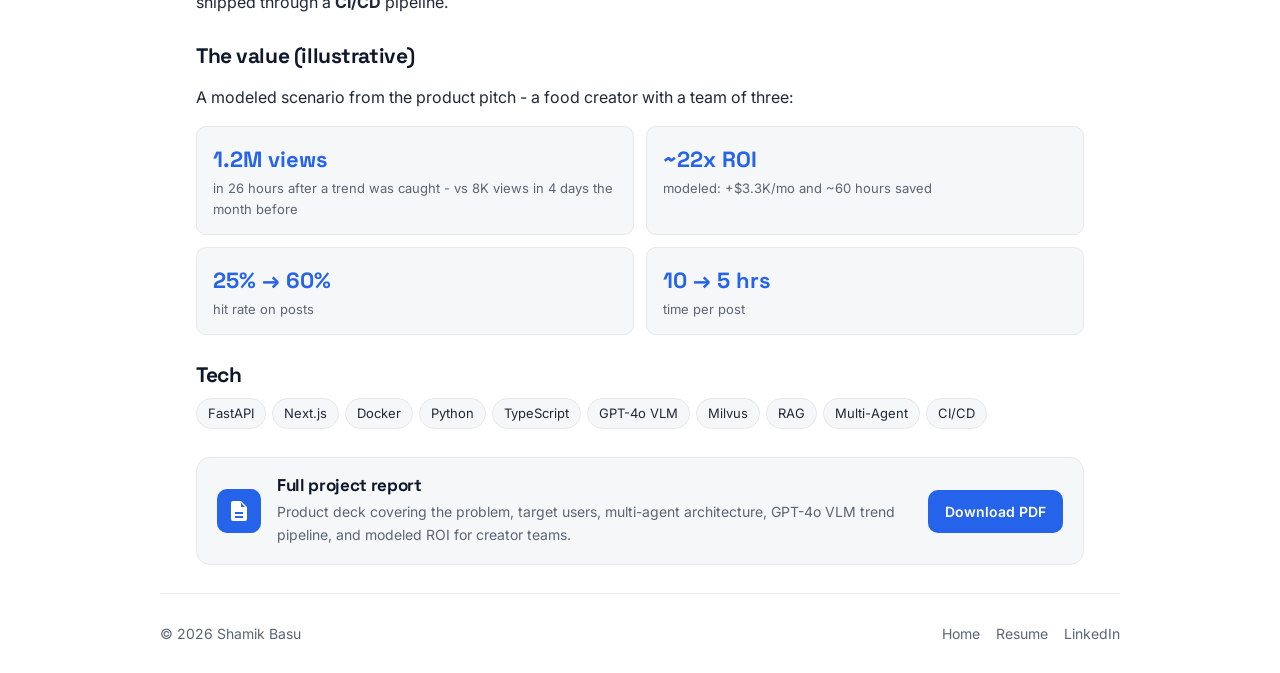
==== commit 7c9e6abd: "Simplify portfolio for recruiters with cleaner layout and fixes. Streamline navigation, replace brok" ====
--- a/projects/agentic-trend-orchestrator.html
+++ b/projects/agentic-trend-orchestrator.html
@@ -12,7 +12,8 @@
 <link rel="preconnect" href="https://fonts.googleapis.com">
 <link rel="preconnect" href="https://fonts.gstatic.com" crossorigin>
 <link href="https://fonts.googleapis.com/css2?family=Inter:wght@400;500;600&family=Space+Grotesk:wght@500;600;700&display=swap" rel="stylesheet">
-<link rel="stylesheet" href="../assets/css/styles.css?v=3">
+<link rel="icon" href="../assets/favicon.svg" type="image/svg+xml">
+<link rel="stylesheet" href="../assets/css/styles.css?v=4">
 <script type="application/ld+json">
 {
   "@context": "https://schema.org",
@@ -36,7 +37,8 @@
       <button type="button" class="icon-btn theme-toggle" aria-label="Toggle dark mode" title="Toggle theme">
         <svg width="18" height="18" viewBox="0 0 24 24" fill="currentColor" aria-hidden="true"><path d="M12 3a9 9 0 109 9c0-.46-.04-.92-.1-1.36A5.39 5.39 0 0112 3z"/></svg>
       </button>
-      <a href="../index.html#projects" class="btn btn-ghost btn-sm">All projects</a>
+      <a href="../index.html#projects" class="btn btn-ghost btn-sm">Projects</a>
+      <a href="../assets/documents/resume.pdf" class="btn btn-primary btn-sm" target="_blank" rel="noopener">Resume</a>
     </div>
   </div>
 </header>
@@ -129,8 +131,12 @@
 </main>
 
 <footer class="footer wrap">
-  <span>© 2026 Shamik Basu · <a href="../index.html">Home</a></span>
-  <span><a href="https://github.com/ShamikOfficial" target="_blank" rel="noopener">GitHub</a> · <a href="https://devpost.com/shamik1900" target="_blank" rel="noopener">Devpost</a></span>
+  <span>© 2026 Shamik Basu</span>
+  <span class="footer-links">
+    <a href="../index.html">Home</a>
+    <a href="../assets/documents/resume.pdf" target="_blank" rel="noopener">Resume</a>
+    <a href="https://linkedin.com/in/shamikofficial/" target="_blank" rel="noopener">LinkedIn</a>
+  </span>
 </footer>
 
 <div class="calendar-backdrop" aria-hidden="true"></div>
@@ -151,6 +157,6 @@
   <span>Book time</span>
 </button>
 
-<script src="../assets/js/script.js?v=3"></script>
+<script src="../assets/js/script.js?v=4"></script>
 </body>
 </html>
--- a/assets/css/styles.css
+++ b/assets/css/styles.css
@@ -1,7 +1,4 @@
-/* ============================================================
-   Shamik Basu - Portfolio
-   Single clean stylesheet, mobile-first, light + dark themes.
-   ============================================================ */
+/* Shamik Basu — Portfolio (v4) */
 
 :root {
   --bg: #ffffff;
@@ -16,8 +13,9 @@
   --shadow: 0 1px 2px rgba(15, 23, 42, 0.04), 0 8px 24px rgba(15, 23, 42, 0.05);
   --radius: 14px;
   --radius-sm: 10px;
-  --maxw: 940px;
-  --page-x: clamp(24px, 5vw, 36px);
+  --maxw: 960px;
+  --page-x: clamp(20px, 4vw, 36px);
+  --nav-h: 60px;
   --font-body: 'Inter', -apple-system, BlinkMacSystemFont, 'Segoe UI', sans-serif;
   --font-head: 'Space Grotesk', var(--font-body);
 }
@@ -37,7 +35,11 @@
 
 *, *::before, *::after { box-sizing: border-box; }
 
-html { scroll-behavior: smooth; -webkit-text-size-adjust: 100%; }
+html {
+  scroll-behavior: smooth;
+  -webkit-text-size-adjust: 100%;
+  scroll-padding-top: calc(var(--nav-h) + 16px);
+}
 
 body {
   margin: 0;
@@ -47,7 +49,6 @@
   color: var(--text);
   background: var(--bg);
   -webkit-font-smoothing: antialiased;
-  text-rendering: optimizeLegibility;
 }
 
 img { max-width: 100%; height: auto; display: block; }
@@ -66,206 +67,43 @@
 
 .wrap { max-width: var(--maxw); margin: 0 auto; padding: 0 var(--page-x); }
 
+section[id] { scroll-margin-top: calc(var(--nav-h) + 16px); }
+
 .skip-link {
   position: absolute; left: -9999px; top: 0;
-  background: var(--accent); color: #fff; padding: 10px 16px; border-radius: 0 0 8px 0; z-index: 200;
+  background: var(--accent); color: #fff; padding: 10px 16px; z-index: 200;
 }
 .skip-link:focus { left: 0; }
-
-/* ===== Top bar (email, location, social) ===== */
-.topbar {
-  width: 100%;
-  background: var(--bg-soft);
-  border-bottom: 1px solid var(--border);
-  font-size: 13px;
-}
-.topbar-inner {
-  max-width: var(--maxw);
-  margin: 0 auto;
-  padding: 7px var(--page-x);
-  display: flex;
-  align-items: center;
-  justify-content: space-between;
-  gap: 12px;
-  flex-wrap: wrap;
-}
-.topbar-left,
-.topbar-right {
-  display: flex;
-  align-items: center;
-  gap: 14px;
-  flex-wrap: wrap;
-}
-.topbar-item {
-  display: inline-flex;
-  align-items: center;
-  gap: 6px;
-  color: var(--text-muted);
-  font-weight: 500;
-}
-.topbar-item:hover { color: var(--accent); text-decoration: none; }
-.topbar-item svg { flex-shrink: 0; opacity: 0.85; }
-.topbar-connect {
-  display: inline-flex;
-  align-items: center;
-  gap: 6px;
-  padding: 0;
-  border: 0;
-  background: none;
-  font: inherit;
-  font-weight: 600;
-  color: var(--heading);
-  cursor: pointer;
-}
-.topbar-connect:hover { color: var(--accent); }
-.topbar-connect svg { color: var(--accent); }
-.topbar-social {
-  display: inline-flex;
-  align-items: center;
-  gap: 8px;
-}
-.topbar-social a {
-  display: inline-flex;
-  align-items: center;
-  justify-content: center;
-  width: 30px;
-  height: 30px;
-  border-radius: 8px;
-  color: var(--text-muted);
-  border: 1px solid var(--border);
-  background: var(--card);
-}
-.topbar-social a:hover {
-  color: var(--accent);
-  border-color: var(--accent);
-  text-decoration: none;
-}
-
-/* ===== Floating calendar booking ===== */
-.calendar-fab {
-  position: fixed;
-  bottom: 22px;
-  right: 22px;
-  z-index: 160;
-  display: inline-flex;
-  align-items: center;
-  gap: 8px;
-  padding: 12px 18px;
-  border: 0;
-  border-radius: 999px;
-  background: var(--accent);
-  color: #fff;
-  font-size: 14px;
-  font-weight: 600;
-  font-family: var(--font-body);
-  cursor: pointer;
-  box-shadow: 0 4px 20px rgba(37, 99, 235, 0.35);
-  transition: transform 0.18s ease, filter 0.18s ease;
-}
-.calendar-fab:hover { filter: brightness(1.08); transform: translateY(-1px); }
-.calendar-fab svg { flex-shrink: 0; }
-.calendar-backdrop {
-  position: fixed;
-  inset: 0;
-  z-index: 158;
-  background: rgba(15, 23, 42, 0.45);
-  opacity: 0;
-  visibility: hidden;
-  transition: opacity 0.2s ease, visibility 0.2s ease;
-}
-.calendar-backdrop.open { opacity: 1; visibility: visible; }
-.calendar-panel {
-  position: fixed;
-  bottom: 88px;
-  right: 22px;
-  z-index: 159;
-  width: min(440px, calc(100vw - 44px));
-  height: min(600px, calc(100vh - 110px));
-  display: flex;
-  flex-direction: column;
-  background: var(--card);
-  border: 1px solid var(--border);
-  border-radius: var(--radius);
-  box-shadow: 0 16px 48px rgba(15, 23, 42, 0.18);
-  overflow: hidden;
-  opacity: 0;
-  visibility: hidden;
-  transform: translateY(12px) scale(0.98);
-  transition: opacity 0.2s ease, visibility 0.2s ease, transform 0.2s ease;
-}
-.calendar-panel.open {
-  opacity: 1;
-  visibility: visible;
-  transform: translateY(0) scale(1);
-}
-.calendar-panel-head {
-  display: flex;
-  align-items: flex-start;
-  justify-content: space-between;
-  gap: 12px;
-  padding: 12px 14px;
-  border-bottom: 1px solid var(--border);
-  background: var(--bg-soft);
-}
-.calendar-panel-head h2 {
-  margin: 0;
-  font-size: 15px;
-  font-weight: 600;
-}
-.calendar-fallback {
-  display: inline-block;
-  margin-top: 2px;
-  font-size: 12px;
-  font-weight: 500;
-  color: var(--text-muted);
-}
-.calendar-fallback:hover { color: var(--accent); text-decoration: none; }
-.calendar-close {
-  width: 32px;
-  height: 32px;
-  display: inline-flex;
-  align-items: center;
-  justify-content: center;
-  border: 1px solid var(--border);
-  border-radius: 8px;
-  background: var(--card);
-  color: var(--heading);
-  cursor: pointer;
-}
-.calendar-close:hover { border-color: var(--accent); color: var(--accent); }
-.calendar-panel iframe,
-.calendar-panel .calendar-frame {
-  flex: 1;
-  width: 100%;
-  min-height: 0;
-  border: 0;
-  background: #fff;
-}
-body.calendar-open { overflow: hidden; }
 
 /* ===== Navigation ===== */
 .nav {
   position: sticky; top: 0; z-index: 100;
-  background: color-mix(in srgb, var(--bg) 88%, transparent);
-  backdrop-filter: blur(10px);
+  background: color-mix(in srgb, var(--bg) 90%, transparent);
+  backdrop-filter: blur(12px);
   border-bottom: 1px solid var(--border);
 }
 .nav-inner {
   max-width: var(--maxw); margin: 0 auto; padding: 12px var(--page-x);
   display: flex; align-items: center; justify-content: space-between; gap: 16px;
-}
-.nav-brand { font-family: var(--font-head); font-weight: 700; font-size: 17px; color: var(--heading); }
+  min-height: var(--nav-h);
+}
+.nav-brand { font-family: var(--font-head); font-weight: 700; font-size: 17px; color: var(--heading); white-space: nowrap; }
 .nav-brand:hover { text-decoration: none; }
-.nav-links { display: flex; align-items: center; gap: 22px; }
-.nav-links a { color: var(--text-muted); font-size: 15px; font-weight: 500; }
-.nav-links a:hover { color: var(--accent); text-decoration: none; }
-.nav-actions { display: flex; align-items: center; gap: 10px; }
+.nav-links { display: flex; align-items: center; gap: 20px; }
+.nav-links a {
+  color: var(--text-muted); font-size: 14px; font-weight: 500;
+  transition: color 0.15s ease;
+}
+.nav-links a:hover,
+.nav-links a.is-active { color: var(--accent); text-decoration: none; }
+.nav-actions { display: flex; align-items: center; gap: 8px; }
 
 .btn {
-  display: inline-flex; align-items: center; gap: 8px;
+  display: inline-flex; align-items: center; justify-content: center; gap: 8px;
   padding: 9px 16px; border-radius: var(--radius-sm);
   font-size: 14px; font-weight: 600; cursor: pointer;
-  border: 1px solid transparent; transition: all 0.18s ease;
+  border: 1px solid transparent; transition: all 0.15s ease;
+  font-family: var(--font-body);
 }
 .btn:hover { text-decoration: none; }
 .btn-primary { background: var(--accent); color: #fff; }
@@ -277,84 +115,79 @@
 .icon-btn {
   width: 38px; height: 38px; display: inline-flex; align-items: center; justify-content: center;
   border-radius: var(--radius-sm); border: 1px solid var(--border); background: var(--card);
-  color: var(--heading); cursor: pointer;
+  color: var(--heading); cursor: pointer; flex-shrink: 0;
 }
 .icon-btn:hover { border-color: var(--accent); color: var(--accent); }
-
 .menu-toggle { display: none; }
 
 /* ===== Sections ===== */
-.section { padding: 64px 0; border-top: 1px solid var(--border); }
+.section { padding: 56px 0; border-top: 1px solid var(--border); }
 .section-label {
-  text-transform: uppercase; letter-spacing: 0.14em; font-size: 12px; font-weight: 700;
-  color: var(--accent); margin: 0 0 10px;
-}
-.section-title { font-size: 30px; margin: 0 0 8px; }
-.section-sub { color: var(--text-muted); margin: 0 0 32px; max-width: 620px; }
+  text-transform: uppercase; letter-spacing: 0.12em; font-size: 11px; font-weight: 700;
+  color: var(--accent); margin: 0 0 8px;
+}
+.section-title { font-size: 28px; margin: 0 0 6px; }
+.section-sub { color: var(--text-muted); margin: 0 0 28px; max-width: 580px; font-size: 15px; }
+.section-footer-link { margin-top: 24px; }
+
+.link-arrow {
+  font-weight: 600; font-size: 14px;
+  display: inline-flex; align-items: center; gap: 4px;
+}
+.link-arrow:hover { text-decoration: none; gap: 8px; transition: gap 0.15s ease; }
 
 /* ===== Hero ===== */
-.hero { padding: 56px 0 40px; }
-.hero-inner { display: grid; grid-template-columns: 1fr; gap: 18px; }
+.hero { padding: 48px 0 32px; }
+.hero-inner { display: flex; flex-direction: column; gap: 16px; }
 .hero-avatar {
-  position: relative; overflow: hidden;
-  width: 92px; height: 92px; border-radius: 50%;
+  width: 72px; height: 72px; border-radius: 50%;
   display: flex; align-items: center; justify-content: center;
-  font-family: var(--font-head); font-weight: 700; font-size: 32px; color: #fff;
+  font-family: var(--font-head); font-weight: 700; font-size: 26px; color: #fff;
   background: linear-gradient(135deg, var(--accent), #7c3aed);
   box-shadow: var(--shadow);
 }
-.hero-avatar img { position: absolute; inset: 0; width: 100%; height: 100%; object-fit: cover; }
-.hero h1 { font-size: clamp(34px, 6vw, 48px); margin: 0; }
-.hero-tagline { font-size: clamp(18px, 3vw, 22px); color: var(--text-muted); margin: 6px 0 0; }
-.hero-summary { max-width: 640px; margin: 8px 0 0; }
-.hero-fun { max-width: 640px; margin: 10px 0 0; color: var(--text-muted); font-size: 15px; }
-.hero-cta { display: flex; flex-wrap: wrap; gap: 12px; margin-top: 18px; }
-.hero-meta { display: flex; flex-wrap: wrap; gap: 18px; margin-top: 16px; color: var(--text-muted); font-size: 14px; }
-.hero-meta span { display: inline-flex; align-items: center; gap: 7px; }
-
-.stat-row { display: flex; flex-wrap: wrap; gap: 10px; margin-top: 18px; }
+.hero-eyebrow {
+  font-size: 13px; font-weight: 600; color: var(--accent);
+  margin: 0 0 4px; letter-spacing: 0.02em;
+}
+.hero h1 { font-size: clamp(32px, 6vw, 44px); margin: 0; }
+.hero-tagline { font-size: clamp(17px, 3vw, 20px); color: var(--text-muted); margin: 4px 0 0; }
+.hero-summary { max-width: 620px; margin: 4px 0 0; font-size: 16px; }
+.hero-summary strong { color: var(--heading); font-weight: 600; }
+.hero-cta { display: flex; flex-wrap: wrap; gap: 10px; margin-top: 4px; }
+
+.stat-row { display: flex; flex-wrap: wrap; gap: 8px; }
 .stat-chip {
   background: var(--bg-soft); border: 1px solid var(--border); border-radius: 999px;
-  padding: 7px 15px; font-size: 13px; font-weight: 600; color: var(--heading);
-}
-
-/* ===== Highlights slideshow ===== */
-.slider { position: relative; border-radius: var(--radius); overflow: hidden; box-shadow: var(--shadow); border: 1px solid var(--border); }
-.slider-track { position: relative; }
-.highlight-slide {
-  display: none; position: relative; min-height: 280px;
-  background: linear-gradient(135deg, #1e293b, #0f172a);
-  color: #fff;
-}
-.highlight-slide.active { display: block; animation: fade 0.6s ease; }
-@keyframes fade { from { opacity: 0; } to { opacity: 1; } }
-.highlight-slide .slide-bg {
-  position: absolute; inset: 0; background-color: #1e293b;
-  background-size: cover; background-position: center; opacity: 0.5;
-}
-.highlight-slide .slide-body {
-  position: relative; z-index: 1; padding: 40px 32px;
-  display: flex; flex-direction: column; justify-content: flex-end; min-height: 280px;
-  background: linear-gradient(to top, rgba(0,0,0,0.72), rgba(0,0,0,0.15));
-}
-.highlight-slide .slide-date { font-size: 13px; font-weight: 600; letter-spacing: 0.08em; text-transform: uppercase; opacity: 0.85; }
-.highlight-slide h3 { color: #fff; font-size: clamp(20px, 4vw, 28px); margin: 6px 0 6px; }
-.highlight-slide p { margin: 0; max-width: 560px; color: rgba(255,255,255,0.9); }
-.highlight-slide a.slide-link { display: inline-flex; margin-top: 14px; color: #fff; font-weight: 600; }
-.slider-dots { position: absolute; bottom: 14px; right: 18px; display: flex; gap: 8px; z-index: 2; }
-.slider-dot { width: 9px; height: 9px; border-radius: 50%; border: none; background: rgba(255,255,255,0.45); cursor: pointer; padding: 0; }
-.slider-dot.active { background: #fff; }
-
-/* ===== Project cards (2 x 2 grid) ===== */
-.project-grid {
-  display: grid; grid-template-columns: repeat(2, 1fr); gap: 24px;
-}
+  padding: 6px 14px; font-size: 12px; font-weight: 600; color: var(--heading);
+}
+
+/* ===== Highlight cards ===== */
+.highlights-section { padding-bottom: 8px; }
+.highlight-grid {
+  display: grid; grid-template-columns: repeat(3, 1fr); gap: 14px;
+}
+.highlight-card {
+  display: flex; flex-direction: column; gap: 4px;
+  padding: 20px; border-radius: var(--radius); border: 1px solid var(--border);
+  color: #fff; min-height: 140px; transition: transform 0.15s ease, box-shadow 0.15s ease;
+}
+.highlight-card:hover { text-decoration: none; transform: translateY(-2px); box-shadow: var(--shadow); }
+.highlight-card--hackathon { background: linear-gradient(135deg, #065f46, #047857); }
+.highlight-card--trend { background: linear-gradient(135deg, #1e3a8a, #2563eb); }
+.highlight-card--leadership { background: linear-gradient(135deg, #4c1d95, #7c3aed); }
+.highlight-label { font-size: 11px; font-weight: 700; letter-spacing: 0.08em; text-transform: uppercase; opacity: 0.85; }
+.highlight-card h3 { color: #fff; font-size: 17px; margin: 0; }
+.highlight-card p { margin: 0; font-size: 13px; opacity: 0.9; line-height: 1.5; }
+
+/* ===== Project cards ===== */
+.project-grid { display: grid; grid-template-columns: repeat(2, 1fr); gap: 20px; }
 .project-card {
   background: var(--card); border: 1px solid var(--border); border-radius: var(--radius);
   overflow: hidden; box-shadow: var(--shadow); display: flex; flex-direction: column;
-  transition: transform 0.18s ease, border-color 0.18s ease;
-}
-.project-card:hover { transform: translateY(-3px); border-color: var(--accent); }
+  transition: border-color 0.15s ease;
+}
+.project-card:hover { border-color: color-mix(in srgb, var(--accent) 40%, var(--border)); }
 .project-media {
   position: relative; aspect-ratio: 16 / 9; background: var(--bg-soft);
   display: flex; align-items: center; justify-content: center; border-bottom: 1px solid var(--border);
@@ -362,11 +195,10 @@
 .video-embed { position: absolute; inset: 0; cursor: pointer; overflow: hidden; }
 .video-embed .video-poster {
   position: absolute; inset: 0; background-size: cover; background-position: center;
-  background-color: #0f172a;
-  display: flex; align-items: center; justify-content: center; color: #fff;
+  background-color: #0f172a; display: flex; align-items: center; justify-content: center;
 }
 .video-embed .play-badge {
-  width: 56px; height: 56px; border-radius: 50%; background: rgba(0,0,0,0.55);
+  width: 52px; height: 52px; border-radius: 50%; background: rgba(0,0,0,0.55);
   display: flex; align-items: center; justify-content: center; border: 2px solid rgba(255,255,255,0.85);
 }
 .video-embed iframe { position: absolute; inset: 0; width: 100%; height: 100%; border: 0; }
@@ -377,203 +209,225 @@
 .project-video-contain { object-fit: contain; background: var(--bg-soft); }
 .video-mute-btn {
   position: absolute; bottom: 10px; left: 10px; z-index: 4;
-  width: 36px; height: 36px; border-radius: 9px;
+  width: 34px; height: 34px; border-radius: 8px;
   display: flex; align-items: center; justify-content: center;
   color: #fff; background: rgba(0, 0, 0, 0.55); border: 1px solid rgba(255, 255, 255, 0.22);
-  backdrop-filter: blur(4px); cursor: pointer;
-  transition: background 0.18s ease, transform 0.18s ease;
-}
-.video-mute-btn:hover { background: var(--accent); transform: translateY(-1px); }
-.video-mute-btn svg { width: 19px; height: 19px; }
+  cursor: pointer;
+}
+.video-mute-btn:hover { background: var(--accent); }
+.video-mute-btn svg { width: 18px; height: 18px; }
 .video-mute-btn .icon-unmuted { display: none; }
 .video-mute-btn:not(.is-muted) .icon-muted { display: none; }
 .video-mute-btn:not(.is-muted) .icon-unmuted { display: block; }
-.case-video video {
-  width: 100%; height: auto; display: block; background: #0f172a;
-}
-.media-fallback { color: var(--text-muted); font-size: 13px; text-align: center; padding: 0 16px; }
-.project-body { padding: 20px 22px; display: flex; flex-direction: column; flex: 1; }
+
+.project-body { padding: 18px 20px; display: flex; flex-direction: column; flex: 1; }
 .project-award {
   align-self: flex-start; font-size: 11px; font-weight: 700; color: #b45309;
   background: rgba(245, 158, 11, 0.12); border: 1px solid rgba(245, 158, 11, 0.3);
-  padding: 3px 9px; border-radius: 6px; margin-bottom: 10px;
+  padding: 3px 9px; border-radius: 6px; margin-bottom: 8px;
 }
 html[data-theme="dark"] .project-award { color: #fbbf24; }
-.project-card h3 { font-size: 19px; margin: 0 0 4px; }
-.project-date { font-size: 13px; color: var(--text-muted); margin: 0 0 10px; }
-.project-card p.tagline { margin: 0 0 14px; color: var(--text); }
-.tags { display: flex; flex-wrap: wrap; gap: 6px; margin-bottom: 16px; }
+.project-card h3 { font-size: 18px; margin: 0 0 2px; }
+.project-date { font-size: 12px; color: var(--text-muted); margin: 0 0 8px; }
+.project-card p.tagline { margin: 0 0 12px; color: var(--text); font-size: 14px; line-height: 1.55; }
+.tags { display: flex; flex-wrap: wrap; gap: 5px; margin-bottom: 14px; }
 .tag {
-  font-size: 12px; font-weight: 500; color: var(--accent);
-  background: var(--accent-soft); border-radius: 6px; padding: 4px 9px;
-}
-/* Logo links in the top-right corner of the media */
-.media-links { position: absolute; top: 10px; right: 10px; display: flex; gap: 8px; z-index: 3; }
+  font-size: 11px; font-weight: 500; color: var(--accent);
+  background: var(--accent-soft); border-radius: 6px; padding: 3px 8px;
+}
+
+.media-links { position: absolute; top: 10px; right: 10px; display: flex; gap: 6px; z-index: 3; }
 .media-links a {
-  width: 36px; height: 36px; border-radius: 9px; display: flex; align-items: center; justify-content: center;
+  width: 34px; height: 34px; border-radius: 8px; display: flex; align-items: center; justify-content: center;
   color: #fff; background: rgba(0, 0, 0, 0.55); border: 1px solid rgba(255, 255, 255, 0.22);
-  backdrop-filter: blur(4px); transition: background 0.18s ease, transform 0.18s ease;
-}
-.media-links a:hover { background: var(--accent); transform: translateY(-1px); text-decoration: none; }
-.media-links svg { width: 19px; height: 19px; }
-
-/* Two main buttons in one row */
-.project-actions { margin-top: auto; display: flex; gap: 10px; }
-.project-actions .btn { flex: 1; justify-content: center; }
+}
+.media-links a:hover { background: var(--accent); text-decoration: none; }
+.media-links svg { width: 18px; height: 18px; }
+
+.project-actions { margin-top: auto; display: flex; gap: 8px; }
+.project-actions .btn { flex: 1; }
 .btn-case { background: var(--heading); color: var(--bg); }
 .btn-case:hover { filter: brightness(1.12); }
-.btn-live {
-  background: var(--accent); color: #fff; position: relative;
-  animation: liveGlow 1.9s ease-in-out infinite;
-}
+.btn-live { background: var(--accent); color: #fff; }
 .btn-live:hover { filter: brightness(1.08); }
 .btn-live .live-dot {
-  width: 8px; height: 8px; border-radius: 50%; background: #fff;
-  box-shadow: 0 0 0 0 rgba(255, 255, 255, 0.9); animation: liveDot 1.9s ease-in-out infinite;
-}
-@keyframes liveGlow {
-  0%, 100% { box-shadow: 0 0 6px 0 rgba(37, 99, 235, 0.55); }
-  50% { box-shadow: 0 0 20px 5px rgba(37, 99, 235, 0.85); }
-}
-@keyframes liveDot {
-  0%, 100% { box-shadow: 0 0 0 0 rgba(255, 255, 255, 0.85); }
-  50% { box-shadow: 0 0 0 5px rgba(255, 255, 255, 0); }
-}
-@media (prefers-reduced-motion: reduce) {
-  .btn-live, .btn-live .live-dot { animation: none; }
-}
-
-/* ===== Experience timeline ===== */
-.timeline { display: flex; flex-direction: column; gap: 6px; }
-.exp-item { padding: 18px 0; border-bottom: 1px solid var(--border); }
+  width: 7px; height: 7px; border-radius: 50%; background: #4ade80;
+}
+
+/* ===== Experience ===== */
+.timeline { display: flex; flex-direction: column; }
+.exp-item { padding: 16px 0; border-bottom: 1px solid var(--border); }
 .exp-item:last-child { border-bottom: none; }
 .exp-head { display: flex; flex-wrap: wrap; justify-content: space-between; gap: 4px 16px; align-items: baseline; }
-.exp-role { font-family: var(--font-head); font-weight: 600; font-size: 17px; color: var(--heading); }
+.exp-role { font-family: var(--font-head); font-weight: 600; font-size: 16px; color: var(--heading); }
 .exp-dates { font-size: 13px; color: var(--text-muted); white-space: nowrap; }
-.exp-company { font-size: 14px; color: var(--accent); font-weight: 500; margin: 2px 0 8px; }
-.exp-item p { margin: 0; }
-
-/* ===== Cards grid (education, leadership) ===== */
-.cards { display: grid; grid-template-columns: repeat(2, 1fr); gap: 18px; }
+.exp-company { font-size: 14px; color: var(--accent); font-weight: 500; margin: 2px 0 6px; }
+.exp-item p { margin: 0; font-size: 15px; }
+.exp-metrics { display: flex; flex-wrap: wrap; gap: 6px; margin-bottom: 8px; }
+.metric-chip {
+  font-size: 11px; font-weight: 600; color: var(--accent);
+  background: var(--accent-soft); border-radius: 6px; padding: 3px 8px;
+}
+
+/* ===== Cards & skills ===== */
+.cards { display: grid; grid-template-columns: repeat(2, 1fr); gap: 14px; margin-bottom: 28px; }
 .info-card {
   background: var(--card); border: 1px solid var(--border); border-radius: var(--radius);
-  padding: 22px 24px; box-shadow: var(--shadow);
-}
-.info-card h3 { font-size: 17px; margin: 0 0 4px; }
-.info-card .muted { color: var(--text-muted); font-size: 14px; margin: 0 0 4px; }
+  padding: 18px 20px;
+}
+.info-card h3 { font-size: 16px; margin: 0 0 4px; }
+.info-card .muted { color: var(--text-muted); font-size: 14px; margin: 0 0 2px; }
 .info-card .gpa { color: var(--accent); font-weight: 600; }
 
-/* ===== Skills ===== */
-.skills { display: grid; grid-template-columns: repeat(2, 1fr); gap: 18px; }
-.skill-group h3 { font-size: 15px; margin: 0 0 10px; }
-.skill-pills { display: flex; flex-wrap: wrap; gap: 7px; }
+.skills { display: grid; grid-template-columns: repeat(2, 1fr); gap: 16px; }
+.skills--compact { margin-top: 0; }
+.skill-group h3 { font-size: 14px; margin: 0 0 8px; color: var(--text-muted); font-weight: 600; }
+.skill-pills { display: flex; flex-wrap: wrap; gap: 6px; }
 .skill-pill {
   font-size: 13px; background: var(--bg-soft); border: 1px solid var(--border);
-  border-radius: 999px; padding: 5px 12px; color: var(--text);
+  border-radius: 999px; padding: 4px 11px; color: var(--text);
 }
 
 /* ===== Contact ===== */
-.contact-links { display: flex; flex-direction: column; gap: 12px; max-width: 460px; }
+.contact-grid {
+  display: grid; grid-template-columns: repeat(2, 1fr); gap: 12px;
+}
 .contact-card {
   display: flex; align-items: center; gap: 12px;
   background: var(--card); border: 1px solid var(--border); border-radius: var(--radius);
-  padding: 16px 18px; box-shadow: var(--shadow); color: var(--heading);
+  padding: 14px 16px; color: var(--heading);
 }
 .contact-card:hover { border-color: var(--accent); text-decoration: none; }
 .contact-card svg { color: var(--accent); flex-shrink: 0; }
-.contact-card .c-label { font-size: 12px; color: var(--text-muted); }
+.contact-card span { display: flex; flex-direction: column; gap: 1px; min-width: 0; }
+.contact-card .c-label { font-size: 11px; color: var(--text-muted); font-weight: 500; }
 .contact-card .c-value { font-weight: 600; font-size: 14px; word-break: break-word; }
+.contact-card--btn {
+  width: 100%; text-align: left; cursor: pointer; font: inherit;
+}
 
 /* ===== Footer ===== */
 .footer {
-  border-top: 1px solid var(--border); padding: 30px 0; color: var(--text-muted); font-size: 14px;
+  border-top: 1px solid var(--border); padding: 28px 0; color: var(--text-muted); font-size: 14px;
   display: flex; flex-wrap: wrap; gap: 8px 16px; align-items: center; justify-content: space-between;
 }
 .footer a { color: var(--text-muted); }
 .footer a:hover { color: var(--accent); }
-
-/* ===== Case-study (project detail) page ===== */
-.case-hero { padding: 48px 0 24px; }
-.case-back { font-size: 14px; font-weight: 600; display: inline-flex; gap: 6px; margin-bottom: 20px; }
-.case-hero h1 { font-size: clamp(28px, 5vw, 40px); margin: 8px 0 8px; }
-.case-hero .tagline { font-size: 18px; color: var(--text-muted); max-width: 640px; margin: 0 0 16px; }
-.case-section { margin: 30px 0; }
-.case-section h2 { font-size: 22px; }
+.footer-links { display: flex; gap: 16px; }
+
+/* ===== Calendar ===== */
+.calendar-fab {
+  position: fixed; bottom: 20px; right: 20px; z-index: 160;
+  display: inline-flex; align-items: center; gap: 8px;
+  padding: 12px 18px; border: 0; border-radius: 999px;
+  background: var(--accent); color: #fff; font-size: 14px; font-weight: 600;
+  font-family: var(--font-body); cursor: pointer;
+  box-shadow: 0 4px 20px rgba(37, 99, 235, 0.3);
+}
+.calendar-fab:hover { filter: brightness(1.08); }
+.calendar-backdrop {
+  position: fixed; inset: 0; z-index: 158;
+  background: rgba(15, 23, 42, 0.45);
+  opacity: 0; visibility: hidden; transition: opacity 0.2s ease, visibility 0.2s ease;
+}
+.calendar-backdrop.open { opacity: 1; visibility: visible; }
+.calendar-panel {
+  position: fixed; bottom: 80px; right: 20px; z-index: 159;
+  width: min(420px, calc(100vw - 40px));
+  height: min(560px, calc(100vh - 100px));
+  display: flex; flex-direction: column;
+  background: var(--card); border: 1px solid var(--border); border-radius: var(--radius);
+  box-shadow: 0 16px 48px rgba(15, 23, 42, 0.18);
+  overflow: hidden;
+  opacity: 0; visibility: hidden; transform: translateY(12px);
+  transition: opacity 0.2s ease, visibility 0.2s ease, transform 0.2s ease;
+}
+.calendar-panel.open { opacity: 1; visibility: visible; transform: translateY(0); }
+.calendar-panel-head {
+  display: flex; align-items: flex-start; justify-content: space-between; gap: 12px;
+  padding: 12px 14px; border-bottom: 1px solid var(--border); background: var(--bg-soft);
+}
+.calendar-panel-head h2 { margin: 0; font-size: 15px; font-weight: 600; }
+.calendar-fallback { display: inline-block; margin-top: 2px; font-size: 12px; color: var(--text-muted); }
+.calendar-fallback:hover { color: var(--accent); text-decoration: none; }
+.calendar-close {
+  width: 32px; height: 32px; display: inline-flex; align-items: center; justify-content: center;
+  border: 1px solid var(--border); border-radius: 8px; background: var(--card);
+  color: var(--heading); cursor: pointer;
+}
+.calendar-close:hover { border-color: var(--accent); color: var(--accent); }
+.calendar-panel iframe,
+.calendar-panel .calendar-frame { flex: 1; width: 100%; min-height: 0; border: 0; background: #fff; }
+body.calendar-open { overflow: hidden; }
+
+/* ===== Case-study pages ===== */
+.case-hero { padding: 40px 0 20px; }
+.case-back { font-size: 14px; font-weight: 600; display: inline-flex; margin-bottom: 16px; }
+.case-hero h1 { font-size: clamp(26px, 5vw, 38px); margin: 8px 0 8px; }
+.case-hero .tagline { font-size: 17px; color: var(--text-muted); max-width: 620px; margin: 0 0 16px; }
+.case-section { margin: 28px 0; }
+.case-section h2 { font-size: 21px; }
 .case-section ul { padding-left: 20px; }
-.case-section li { margin-bottom: 8px; }
-.case-video { aspect-ratio: 16 / 9; border-radius: var(--radius); overflow: hidden; border: 1px solid var(--border); position: relative; box-shadow: var(--shadow); margin: 8px 0 0; }
-.case-video:has(> video) { aspect-ratio: auto; }
-.case-figure {
-  border-radius: var(--radius); overflow: hidden; border: 1px solid var(--border);
-  box-shadow: var(--shadow); margin: 8px 0 0; background: var(--bg-soft);
-}
-.case-figure img { width: 100%; height: auto; display: block; }
-.case-figure-caption {
-  padding: 12px 16px; font-size: 13px; color: var(--text-muted); text-align: center;
-  border-top: 1px solid var(--border);
-}
-.case-grid { display: grid; grid-template-columns: 1fr 1fr; gap: 14px; }
-.fact-card { background: var(--bg-soft); border: 1px solid var(--border); border-radius: var(--radius-sm); padding: 16px 18px; }
-.fact-card .fact-value { font-family: var(--font-head); font-weight: 700; font-size: 24px; color: var(--accent); }
+.case-section li { margin-bottom: 6px; }
+.case-video { border-radius: var(--radius); overflow: hidden; border: 1px solid var(--border); box-shadow: var(--shadow); }
+.case-video video { width: 100%; height: auto; display: block; background: #0f172a; }
+.case-figure { border-radius: var(--radius); overflow: hidden; border: 1px solid var(--border); box-shadow: var(--shadow); background: var(--bg-soft); }
+.case-figure img { width: 100%; height: auto; }
+.case-figure-caption { padding: 10px 14px; font-size: 13px; color: var(--text-muted); text-align: center; border-top: 1px solid var(--border); }
+.case-grid { display: grid; grid-template-columns: 1fr 1fr; gap: 12px; }
+.fact-card { background: var(--bg-soft); border: 1px solid var(--border); border-radius: var(--radius-sm); padding: 14px 16px; }
+.fact-card .fact-value { font-family: var(--font-head); font-weight: 700; font-size: 22px; color: var(--accent); }
 .fact-card .fact-label { font-size: 13px; color: var(--text-muted); }
-
-/* Project report download */
 .report-card {
-  display: flex; align-items: center; gap: 18px;
+  display: flex; align-items: center; gap: 16px;
   background: var(--bg-soft); border: 1px solid var(--border); border-radius: var(--radius);
-  padding: 20px 22px; box-shadow: var(--shadow);
+  padding: 18px 20px;
 }
 .report-card .report-icon {
-  flex-shrink: 0; width: 48px; height: 48px; border-radius: 12px;
-  display: flex; align-items: center; justify-content: center;
-  background: var(--accent); color: #fff;
-}
-.report-card .report-icon svg { width: 26px; height: 26px; }
+  flex-shrink: 0; width: 44px; height: 44px; border-radius: 10px;
+  display: flex; align-items: center; justify-content: center; background: var(--accent); color: #fff;
+}
+.report-card .report-icon svg { width: 24px; height: 24px; }
 .report-card .report-info { flex: 1; min-width: 0; }
-.report-card .report-info h2 { font-size: 18px; margin: 0 0 4px; }
+.report-card .report-info h2 { font-size: 17px; margin: 0 0 4px; }
 .report-card .report-info p { margin: 0; font-size: 14px; color: var(--text-muted); }
 .report-card .btn { flex-shrink: 0; }
-.report-card .btn[aria-disabled="true"] { opacity: 0.5; pointer-events: none; }
-@media (max-width: 600px) {
-  .report-card { flex-direction: column; align-items: flex-start; }
-  .report-card .btn { width: 100%; justify-content: center; }
-}
-
-/* ===== Mobile menu panel ===== */
+
+/* ===== Mobile menu ===== */
 .mobile-menu { display: none; }
 
 /* ===== Responsive ===== */
 @media (max-width: 760px) {
   .nav-links { display: none; }
   .menu-toggle { display: inline-flex; }
-  .topbar-inner { justify-content: center; }
-  .topbar-left { justify-content: center; }
-  .topbar-item .topbar-text-email { display: none; }
+  .highlight-grid { grid-template-columns: 1fr; }
+  .project-grid { grid-template-columns: 1fr; }
+  .cards, .skills, .contact-grid, .case-grid { grid-template-columns: 1fr; }
+  .section { padding: 40px 0; }
+  .hero-cta .btn { flex: 1 1 auto; }
   .calendar-fab span { display: none; }
   .calendar-fab { padding: 14px; border-radius: 50%; }
   .calendar-panel {
-    bottom: 0;
-    right: 0;
-    left: 0;
-    width: 100%;
-    height: min(92vh, 700px);
-    max-height: none;
-    border-radius: var(--radius) var(--radius) 0 0;
+    bottom: 0; right: 0; left: 0; width: 100%;
+    height: min(92vh, 700px); border-radius: var(--radius) var(--radius) 0 0;
     transform: translateY(100%);
   }
   .calendar-panel.open { transform: translateY(0); }
   .mobile-menu {
-    display: block; max-height: 0; overflow: hidden; border-bottom: 1px solid transparent;
+    display: block; max-height: 0; overflow: hidden;
     transition: max-height 0.25s ease; background: var(--bg);
   }
-  .mobile-menu.open { max-height: 360px; border-bottom: 1px solid var(--border); }
+  .mobile-menu.open { max-height: 400px; border-bottom: 1px solid var(--border); }
   .mobile-menu a {
     display: block; padding: 13px var(--page-x); color: var(--text); font-weight: 500;
     border-top: 1px solid var(--border);
   }
   .mobile-menu a:hover { text-decoration: none; color: var(--accent); }
-  .cards, .skills { grid-template-columns: 1fr; }
-  .case-grid { grid-template-columns: 1fr; }
-  .section { padding: 48px 0; }
-  .project-grid { grid-template-columns: 1fr; }
-}
+  .report-card { flex-direction: column; align-items: flex-start; }
+  .report-card .btn { width: 100%; justify-content: center; }
+}
+
+@media (prefers-reduced-motion: reduce) {
+  html { scroll-behavior: auto; }
+  *, *::before, *::after { animation-duration: 0.01ms !important; transition-duration: 0.01ms !important; }
+}
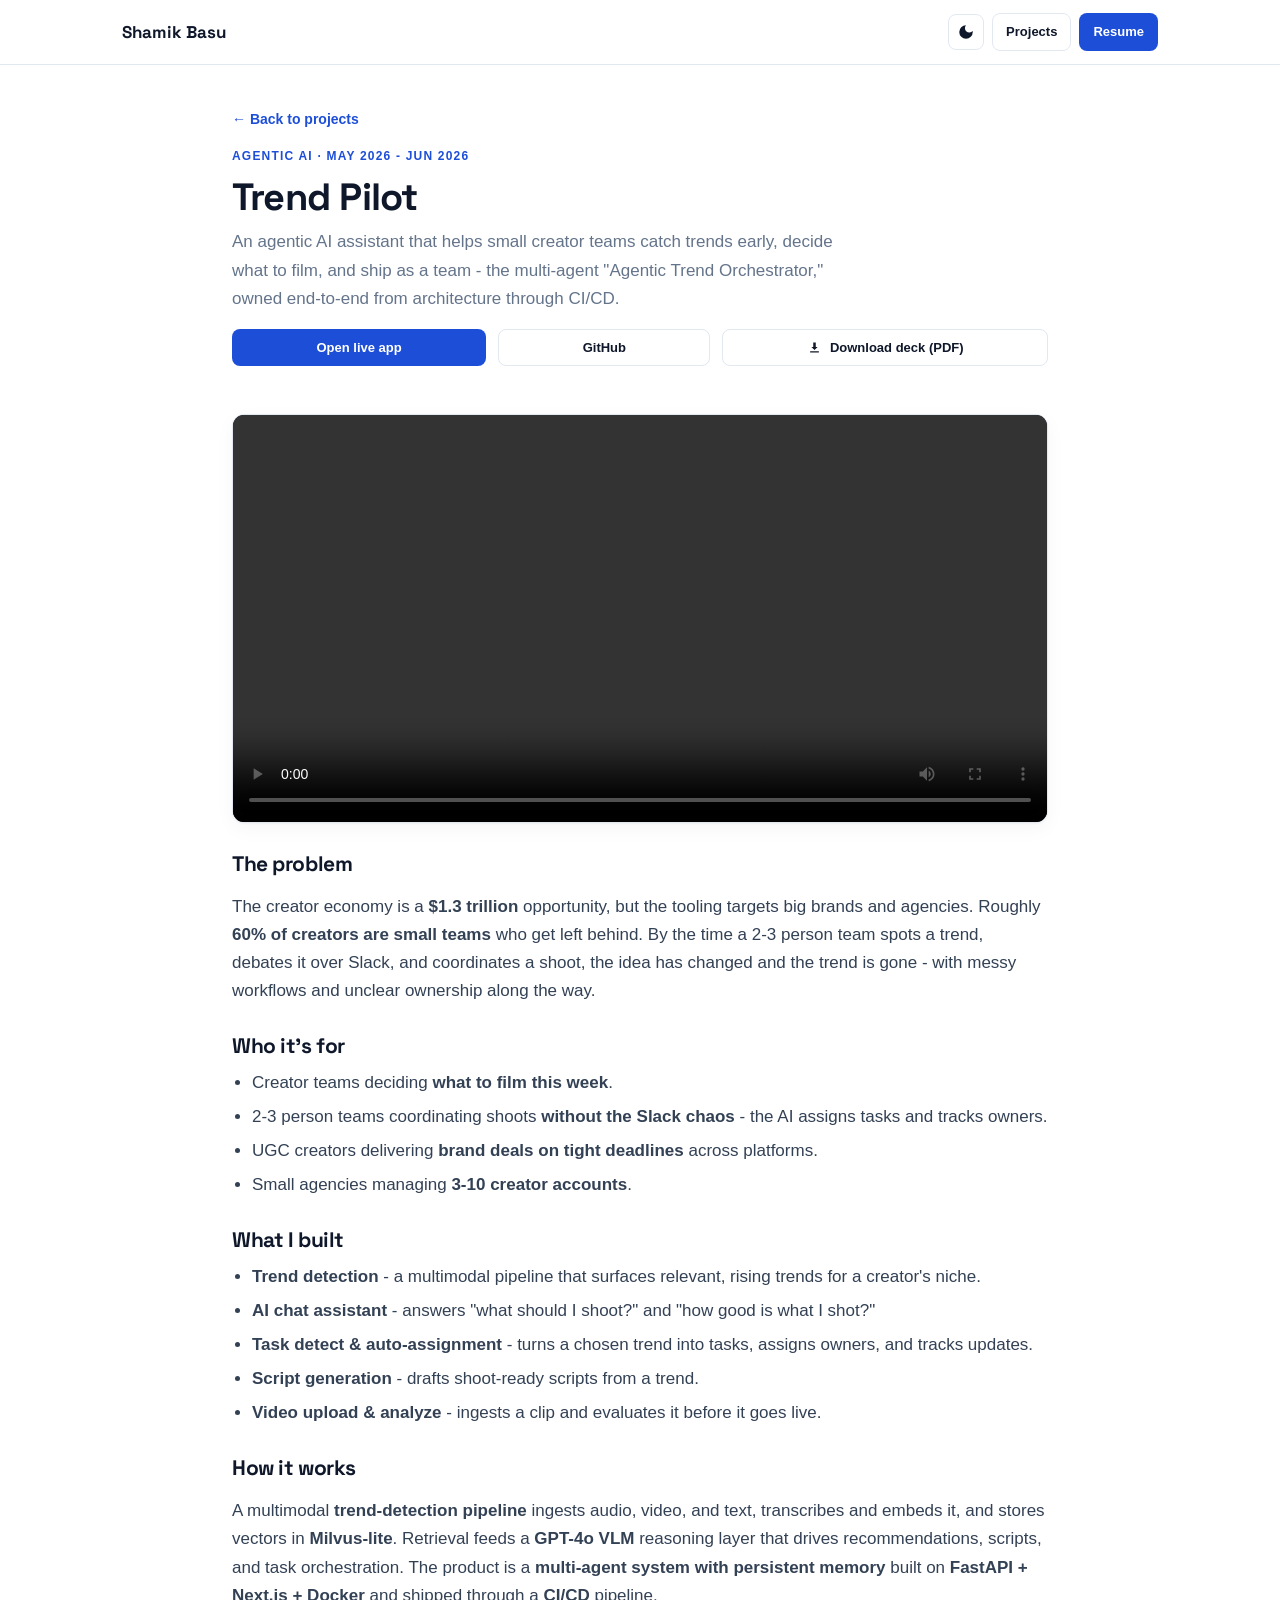
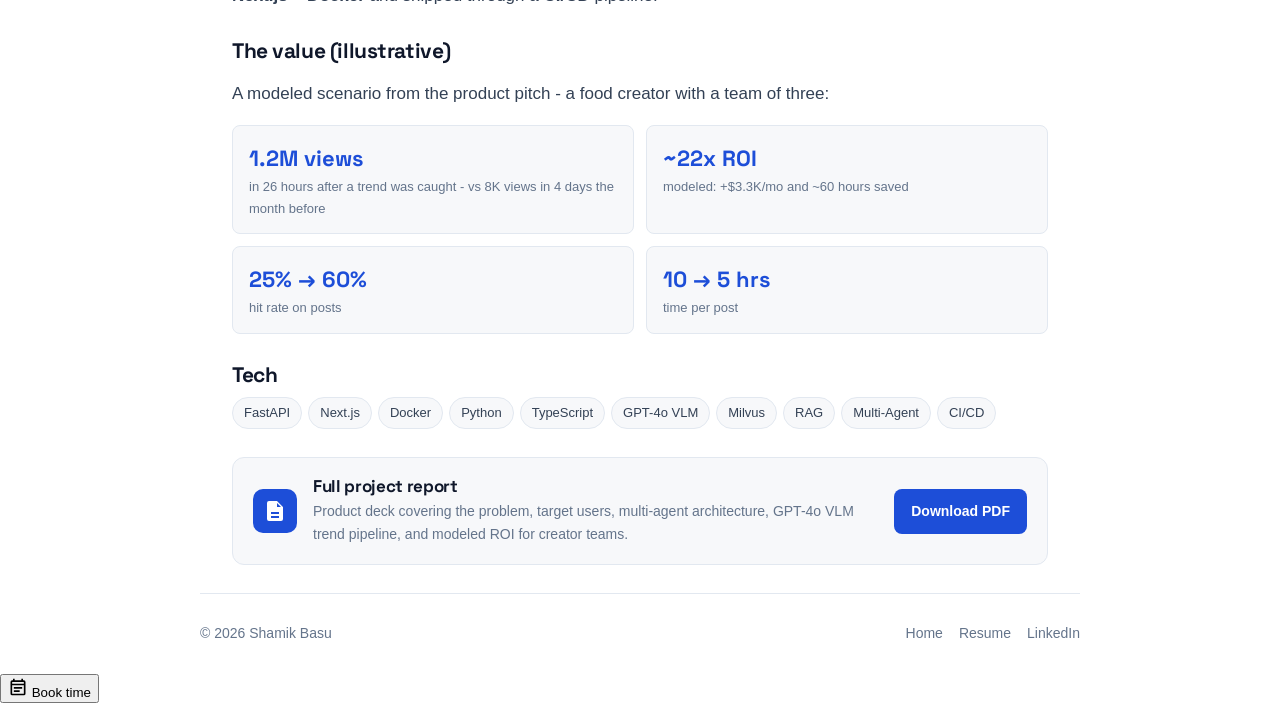
==== commit 7f5c4f63: "Rework portfolio for recruiter and ATS readability - Lead with Resume/Email/LinkedIn CTAs; demote bo" ====
--- a/projects/agentic-trend-orchestrator.html
+++ b/projects/agentic-trend-orchestrator.html
@@ -13,7 +13,7 @@
 <link rel="preconnect" href="https://fonts.gstatic.com" crossorigin>
 <link href="https://fonts.googleapis.com/css2?family=Inter:wght@400;500;600&family=Space+Grotesk:wght@500;600;700&display=swap" rel="stylesheet">
 <link rel="icon" href="../assets/favicon.svg" type="image/svg+xml">
-<link rel="stylesheet" href="../assets/css/styles.css?v=4">
+<link rel="stylesheet" href="../assets/css/styles.css?v=11">
 <script type="application/ld+json">
 {
   "@context": "https://schema.org",
@@ -157,6 +157,6 @@
   <span>Book time</span>
 </button>
 
-<script src="../assets/js/script.js?v=4"></script>
+<script src="../assets/js/script.js?v=7"></script>
 </body>
 </html>
--- a/assets/css/styles.css
+++ b/assets/css/styles.css
@@ -1,36 +1,37 @@
-/* Shamik Basu — Portfolio (v4) */
+/* Shamik Basu - Portfolio
+   Goals: recruiter-scannable, ATS/bot-readable, simple UI */
 
 :root {
   --bg: #ffffff;
-  --bg-soft: #f6f7f9;
-  --text: #1f2937;
-  --text-muted: #5b6573;
+  --bg-soft: #f7f8fa;
+  --text: #334155;
+  --text-muted: #64748b;
   --heading: #0f172a;
-  --border: #e6e8ec;
-  --accent: #2563eb;
-  --accent-soft: rgba(37, 99, 235, 0.08);
+  --border: #e2e8f0;
+  --accent: #1d4ed8;
+  --accent-soft: rgba(29, 78, 216, 0.08);
   --card: #ffffff;
-  --shadow: 0 1px 2px rgba(15, 23, 42, 0.04), 0 8px 24px rgba(15, 23, 42, 0.05);
-  --radius: 14px;
-  --radius-sm: 10px;
-  --maxw: 960px;
-  --page-x: clamp(20px, 4vw, 36px);
-  --nav-h: 60px;
-  --font-body: 'Inter', -apple-system, BlinkMacSystemFont, 'Segoe UI', sans-serif;
+  --shadow: 0 1px 2px rgba(15, 23, 42, 0.04), 0 6px 20px rgba(15, 23, 42, 0.04);
+  --radius: 12px;
+  --radius-sm: 8px;
+  --maxw: 880px;
+  --page-x: clamp(20px, 4vw, 32px);
+  --nav-h: 64px;
+  --font-body: 'Source Sans 3', 'Segoe UI', sans-serif;
   --font-head: 'Space Grotesk', var(--font-body);
 }
 
 html[data-theme="dark"] {
   --bg: #0b0f17;
   --bg-soft: #111725;
-  --text: #c4ccd8;
-  --text-muted: #8b95a5;
+  --text: #cbd5e1;
+  --text-muted: #94a3b8;
   --heading: #f1f5f9;
-  --border: rgba(255, 255, 255, 0.09);
-  --accent: #6ea8fe;
-  --accent-soft: rgba(110, 168, 254, 0.12);
+  --border: rgba(255, 255, 255, 0.1);
+  --accent: #60a5fa;
+  --accent-soft: rgba(96, 165, 250, 0.12);
   --card: #121826;
-  --shadow: 0 1px 2px rgba(0, 0, 0, 0.4), 0 10px 30px rgba(0, 0, 0, 0.35);
+  --shadow: 0 1px 2px rgba(0, 0, 0, 0.35), 0 8px 24px rgba(0, 0, 0, 0.28);
 }
 
 *, *::before, *::after { box-sizing: border-box; }
@@ -44,7 +45,7 @@
 body {
   margin: 0;
   font-family: var(--font-body);
-  font-size: 16px;
+  font-size: 17px;
   line-height: 1.65;
   color: var(--text);
   background: var(--bg);
@@ -58,16 +59,27 @@
 h1, h2, h3, h4 {
   font-family: var(--font-head);
   color: var(--heading);
-  line-height: 1.15;
+  line-height: 1.2;
   letter-spacing: -0.02em;
   margin: 0 0 0.5em;
 }
 
+ul, ol { margin: 0; padding: 0; }
+li { list-style: none; }
+address { font-style: normal; }
+
 :focus-visible { outline: 2px solid var(--accent); outline-offset: 3px; border-radius: 4px; }
 
 .wrap { max-width: var(--maxw); margin: 0 auto; padding: 0 var(--page-x); }
-
 section[id] { scroll-margin-top: calc(var(--nav-h) + 16px); }
+
+.visually-hidden {
+  position: absolute !important;
+  width: 1px; height: 1px;
+  padding: 0; margin: -1px;
+  overflow: hidden; clip: rect(0, 0, 0, 0);
+  white-space: nowrap; border: 0;
+}
 
 .skip-link {
   position: absolute; left: -9999px; top: 0;
@@ -78,119 +90,227 @@
 /* ===== Navigation ===== */
 .nav {
   position: sticky; top: 0; z-index: 100;
-  background: color-mix(in srgb, var(--bg) 90%, transparent);
+  background: color-mix(in srgb, var(--bg) 92%, transparent);
   backdrop-filter: blur(12px);
   border-bottom: 1px solid var(--border);
 }
 .nav-inner {
-  max-width: var(--maxw); margin: 0 auto; padding: 12px var(--page-x);
+  max-width: 1100px; margin: 0 auto; padding: 10px var(--page-x);
   display: flex; align-items: center; justify-content: space-between; gap: 16px;
   min-height: var(--nav-h);
 }
-.nav-brand { font-family: var(--font-head); font-weight: 700; font-size: 17px; color: var(--heading); white-space: nowrap; }
+.nav-brand {
+  font-family: var(--font-head); font-weight: 700; font-size: 17px;
+  color: var(--heading); white-space: nowrap;
+}
 .nav-brand:hover { text-decoration: none; }
-.nav-links { display: flex; align-items: center; gap: 20px; }
+.nav-links { display: flex; align-items: center; gap: 18px; flex-wrap: nowrap; }
 .nav-links a {
-  color: var(--text-muted); font-size: 14px; font-weight: 500;
+  color: var(--text-muted); font-size: 14px; font-weight: 600;
   transition: color 0.15s ease;
 }
 .nav-links a:hover,
 .nav-links a.is-active { color: var(--accent); text-decoration: none; }
-.nav-actions { display: flex; align-items: center; gap: 8px; }
+.nav-actions { display: flex; align-items: center; gap: 8px; flex-shrink: 0; }
+
+.nav-socials { display: flex; align-items: center; gap: 4px; }
+.social-btn {
+  width: 36px; height: 36px; display: inline-flex; align-items: center; justify-content: center;
+  border-radius: var(--radius-sm); border: 1px solid var(--border); background: var(--card);
+  color: var(--heading); flex-shrink: 0;
+  transition: border-color 0.15s ease, color 0.15s ease, background 0.15s ease;
+}
+.social-btn:hover { text-decoration: none; border-color: var(--accent); color: var(--accent); background: var(--accent-soft); }
+.social-btn[aria-label="LinkedIn profile"] { color: #0a66c2; }
+.social-btn[aria-label="GitHub profile"] { color: #24292f; }
+html[data-theme="dark"] .social-btn[aria-label="GitHub profile"] { color: #f0f6fc; }
 
 .btn {
   display: inline-flex; align-items: center; justify-content: center; gap: 8px;
-  padding: 9px 16px; border-radius: var(--radius-sm);
+  padding: 10px 16px; border-radius: var(--radius-sm);
   font-size: 14px; font-weight: 600; cursor: pointer;
-  border: 1px solid transparent; transition: all 0.15s ease;
+  border: 1px solid transparent; transition: background 0.15s ease, border-color 0.15s ease, color 0.15s ease, filter 0.15s ease;
   font-family: var(--font-body);
 }
 .btn:hover { text-decoration: none; }
 .btn-primary { background: var(--accent); color: #fff; }
-.btn-primary:hover { filter: brightness(1.08); }
+.btn-primary:hover { filter: brightness(1.06); }
 .btn-ghost { background: transparent; color: var(--heading); border-color: var(--border); }
 .btn-ghost:hover { border-color: var(--accent); color: var(--accent); }
 .btn-sm { padding: 7px 13px; font-size: 13px; }
 
 .icon-btn {
-  width: 38px; height: 38px; display: inline-flex; align-items: center; justify-content: center;
+  width: 36px; height: 36px; display: inline-flex; align-items: center; justify-content: center;
   border-radius: var(--radius-sm); border: 1px solid var(--border); background: var(--card);
   color: var(--heading); cursor: pointer; flex-shrink: 0;
 }
 .icon-btn:hover { border-color: var(--accent); color: var(--accent); }
 .menu-toggle { display: none; }
 
+.mobile-menu { display: none; }
+
 /* ===== Sections ===== */
 .section { padding: 56px 0; border-top: 1px solid var(--border); }
+.section--soft {
+  background: var(--bg-soft);
+  border-top: 1px solid var(--border);
+  border-bottom: 1px solid var(--border);
+}
 .section-label {
-  text-transform: uppercase; letter-spacing: 0.12em; font-size: 11px; font-weight: 700;
+  text-transform: uppercase; letter-spacing: 0.1em; font-size: 12px; font-weight: 700;
   color: var(--accent); margin: 0 0 8px;
 }
-.section-title { font-size: 28px; margin: 0 0 6px; }
-.section-sub { color: var(--text-muted); margin: 0 0 28px; max-width: 580px; font-size: 15px; }
+.section-title { font-size: clamp(24px, 4vw, 30px); margin: 0 0 6px; }
+.section-sub { color: var(--text-muted); margin: 0 0 28px; max-width: 560px; font-size: 16px; }
 .section-footer-link { margin-top: 24px; }
 
-.link-arrow {
-  font-weight: 600; font-size: 14px;
-  display: inline-flex; align-items: center; gap: 4px;
-}
-.link-arrow:hover { text-decoration: none; gap: 8px; transition: gap 0.15s ease; }
+.link-arrow { font-weight: 600; font-size: 14px; }
+.link-arrow:hover { text-decoration: none; }
 
 /* ===== Hero ===== */
-.hero { padding: 48px 0 32px; }
-.hero-inner { display: flex; flex-direction: column; gap: 16px; }
-.hero-avatar {
-  width: 72px; height: 72px; border-radius: 50%;
-  display: flex; align-items: center; justify-content: center;
-  font-family: var(--font-head); font-weight: 700; font-size: 26px; color: #fff;
-  background: linear-gradient(135deg, var(--accent), #7c3aed);
+.hero { padding: 44px 0 28px; }
+.hero-inner {
+  display: grid;
+  grid-template-columns: auto 1fr;
+  gap: 24px;
+  align-items: start;
+}
+.hero-photo {
+  width: 96px; height: 96px; border-radius: 50%;
+  object-fit: cover; border: 2px solid var(--border);
   box-shadow: var(--shadow);
 }
+.hero-copy { min-width: 0; }
 .hero-eyebrow {
   font-size: 13px; font-weight: 600; color: var(--accent);
-  margin: 0 0 4px; letter-spacing: 0.02em;
-}
-.hero h1 { font-size: clamp(32px, 6vw, 44px); margin: 0; }
-.hero-tagline { font-size: clamp(17px, 3vw, 20px); color: var(--text-muted); margin: 4px 0 0; }
-.hero-summary { max-width: 620px; margin: 4px 0 0; font-size: 16px; }
-.hero-summary strong { color: var(--heading); font-weight: 600; }
-.hero-cta { display: flex; flex-wrap: wrap; gap: 10px; margin-top: 4px; }
-
-.stat-row { display: flex; flex-wrap: wrap; gap: 8px; }
+  margin: 0 0 6px;
+}
+.hero h1 { font-size: clamp(32px, 5vw, 42px); margin: 0; }
+.hero-tagline {
+  font-size: clamp(17px, 2.5vw, 20px);
+  color: var(--text-muted); margin: 6px 0 0;
+  font-weight: 500;
+}
+.hero-summary { max-width: 640px; margin: 14px 0 0; font-size: 17px; }
+.hero-summary strong { color: var(--heading); font-weight: 700; }
+.hero-cta { display: flex; flex-wrap: wrap; gap: 10px; margin-top: 18px; }
+
+.stat-row { display: flex; flex-wrap: wrap; gap: 8px; margin: 16px 0 0; }
 .stat-chip {
   background: var(--bg-soft); border: 1px solid var(--border); border-radius: 999px;
-  padding: 6px 14px; font-size: 12px; font-weight: 600; color: var(--heading);
-}
-
-/* ===== Highlight cards ===== */
-.highlights-section { padding-bottom: 8px; }
+  padding: 6px 12px; font-size: 13px; font-weight: 600; color: var(--heading);
+}
+
+/* ===== Highlights ===== */
+.highlights-section { padding: 8px 0 20px; }
 .highlight-grid {
-  display: grid; grid-template-columns: repeat(3, 1fr); gap: 14px;
+  display: grid; grid-template-columns: repeat(3, 1fr); gap: 12px;
 }
 .highlight-card {
-  display: flex; flex-direction: column; gap: 4px;
-  padding: 20px; border-radius: var(--radius); border: 1px solid var(--border);
-  color: #fff; min-height: 140px; transition: transform 0.15s ease, box-shadow 0.15s ease;
-}
-.highlight-card:hover { text-decoration: none; transform: translateY(-2px); box-shadow: var(--shadow); }
-.highlight-card--hackathon { background: linear-gradient(135deg, #065f46, #047857); }
-.highlight-card--trend { background: linear-gradient(135deg, #1e3a8a, #2563eb); }
-.highlight-card--leadership { background: linear-gradient(135deg, #4c1d95, #7c3aed); }
-.highlight-label { font-size: 11px; font-weight: 700; letter-spacing: 0.08em; text-transform: uppercase; opacity: 0.85; }
-.highlight-card h3 { color: #fff; font-size: 17px; margin: 0; }
-.highlight-card p { margin: 0; font-size: 13px; opacity: 0.9; line-height: 1.5; }
-
-/* ===== Project cards ===== */
-.project-grid { display: grid; grid-template-columns: repeat(2, 1fr); gap: 20px; }
+  display: flex; flex-direction: column; gap: 6px;
+  padding: 18px; border-radius: var(--radius); border: 1px solid var(--border);
+  background: var(--card); color: var(--text); min-height: 120px;
+  transition: border-color 0.15s ease, transform 0.15s ease;
+}
+.highlight-card:hover {
+  text-decoration: none; border-color: var(--accent); transform: translateY(-1px);
+}
+.highlight-label {
+  font-size: 11px; font-weight: 700; letter-spacing: 0.06em;
+  text-transform: uppercase; color: var(--accent);
+}
+.highlight-card h3 { color: var(--heading); font-size: 16px; margin: 0; }
+.highlight-card p { margin: 0; font-size: 14px; color: var(--text-muted); line-height: 1.5; }
+
+/* ===== Scroll reveal ===== */
+.reveal {
+  opacity: 0;
+  transform: translateY(12px);
+  transition: opacity 0.45s ease, transform 0.45s ease;
+}
+.reveal.is-visible { opacity: 1; transform: translateY(0); }
+
+/* ===== Projects ===== */
+.project-featured {
+  display: grid;
+  grid-template-columns: 1fr 1fr;
+  gap: 0;
+  background: var(--card);
+  border: 1px solid var(--border);
+  border-radius: var(--radius);
+  overflow: hidden;
+  box-shadow: var(--shadow);
+  margin-bottom: 18px;
+}
+.project-featured-media {
+  position: relative;
+  width: 100%;
+  aspect-ratio: 16 / 9;
+  background: #0f172a;
+  overflow: hidden;
+}
+.project-featured-media .project-video {
+  position: absolute; inset: 0; width: 100%; height: 100%;
+  object-fit: contain; display: block; background: #0f172a;
+}
+.video-play-btn {
+  position: absolute; inset: 0; margin: auto;
+  width: 56px; height: 56px; border-radius: 50%;
+  border: 2px solid rgba(255, 255, 255, 0.9);
+  background: rgba(0, 0, 0, 0.55); color: #fff;
+  display: flex; align-items: center; justify-content: center;
+  cursor: pointer; z-index: 2;
+}
+.video-play-btn:hover { background: var(--accent); }
+.project-featured-media.is-playing .video-play-btn { display: none; }
+.project-featured-body {
+  padding: 20px 22px;
+  display: flex; flex-direction: column; min-width: 0;
+}
+.project-featured-body h3 { font-size: 22px; margin: 0 0 6px; }
+.project-featured-body .tagline { margin: 0 0 10px; font-size: 15px; line-height: 1.55; }
+.project-meta-row {
+  display: flex; align-items: center; justify-content: space-between; gap: 12px;
+  margin-bottom: 6px;
+}
+.project-cat {
+  font-size: 11px; font-weight: 700; letter-spacing: 0.06em; text-transform: uppercase;
+  color: var(--accent);
+}
+.project-date { font-size: 12px; color: var(--text-muted); margin: 0; }
+.project-badge {
+  position: absolute; top: 12px; right: 12px; z-index: 3;
+  font-size: 11px; font-weight: 700; padding: 4px 10px; border-radius: 6px;
+  background: rgba(0, 0, 0, 0.65); color: #fff;
+}
+.project-badge--live { background: rgba(29, 78, 216, 0.9); }
+.project-badge--award { background: rgba(180, 83, 9, 0.92); }
+.project-badge--perf { background: rgba(5, 150, 105, 0.92); }
+
+.impact-row { display: flex; gap: 16px; margin: 0 0 12px; }
+.impact-row--compact { margin: 0 0 10px; }
+.impact-stat { display: flex; flex-direction: column; gap: 1px; margin: 0; }
+.impact-val {
+  font-family: var(--font-head); font-weight: 700; font-size: 18px;
+  color: var(--accent); line-height: 1.2; margin: 0;
+}
+.impact-lbl { font-size: 12px; color: var(--text-muted); font-weight: 500; margin: 0; }
+
+.project-bento {
+  display: grid;
+  grid-template-columns: repeat(3, 1fr);
+  gap: 16px;
+}
 .project-card {
   background: var(--card); border: 1px solid var(--border); border-radius: var(--radius);
   overflow: hidden; box-shadow: var(--shadow); display: flex; flex-direction: column;
   transition: border-color 0.15s ease;
 }
-.project-card:hover { border-color: color-mix(in srgb, var(--accent) 40%, var(--border)); }
+.project-card:hover { border-color: color-mix(in srgb, var(--accent) 35%, var(--border)); }
+.project-card--award { border-color: color-mix(in srgb, #f59e0b 28%, var(--border)); }
 .project-media {
   position: relative; aspect-ratio: 16 / 9; background: var(--bg-soft);
-  display: flex; align-items: center; justify-content: center; border-bottom: 1px solid var(--border);
+  border-bottom: 1px solid var(--border);
 }
 .video-embed { position: absolute; inset: 0; cursor: pointer; overflow: hidden; }
 .video-embed .video-poster {
@@ -198,8 +318,8 @@
   background-color: #0f172a; display: flex; align-items: center; justify-content: center;
 }
 .video-embed .play-badge {
-  width: 52px; height: 52px; border-radius: 50%; background: rgba(0,0,0,0.55);
-  display: flex; align-items: center; justify-content: center; border: 2px solid rgba(255,255,255,0.85);
+  width: 48px; height: 48px; border-radius: 50%; background: rgba(0, 0, 0, 0.55);
+  display: flex; align-items: center; justify-content: center; border: 2px solid rgba(255, 255, 255, 0.85);
 }
 .video-embed iframe { position: absolute; inset: 0; width: 100%; height: 100%; border: 0; }
 .project-video {
@@ -207,81 +327,113 @@
   object-fit: cover; display: block; background: #0f172a;
 }
 .project-video-contain { object-fit: contain; background: var(--bg-soft); }
-.video-mute-btn {
-  position: absolute; bottom: 10px; left: 10px; z-index: 4;
-  width: 34px; height: 34px; border-radius: 8px;
+
+.project-body { padding: 16px 18px; display: flex; flex-direction: column; flex: 1; }
+.project-card h3 { font-size: 18px; margin: 0 0 4px; }
+.project-card p.tagline { margin: 0 0 12px; font-size: 14px; line-height: 1.55; }
+.tags { display: flex; flex-wrap: wrap; gap: 5px; margin: 0 0 14px; }
+.tag {
+  font-size: 12px; font-weight: 500; color: var(--accent);
+  background: var(--accent-soft); border-radius: 6px; padding: 3px 8px;
+}
+
+.project-actions { margin-top: auto; display: flex; flex-wrap: wrap; gap: 8px; }
+.project-actions .btn { flex: 1 1 auto; min-width: 0; }
+.project-featured .project-actions .btn-case,
+.project-featured .project-actions .btn-live {
+  flex: 1 1 calc(50% - 4px);
+  min-width: 120px;
+}
+.btn-case { background: var(--heading); color: var(--bg); }
+.btn-case:hover { filter: brightness(1.1); }
+.btn-live { background: var(--accent); color: #fff; }
+.btn-live:hover { filter: brightness(1.06); }
+
+/* ===== Experience ===== */
+.timeline--visual { position: relative; padding-left: 28px; list-style: none; }
+.timeline--visual::before {
+  content: '';
+  position: absolute; left: 7px; top: 8px; bottom: 8px;
+  width: 2px; background: var(--border); border-radius: 2px;
+}
+.timeline--visual .exp-item {
+  position: relative;
+  padding: 0 0 24px;
+}
+.timeline--visual .exp-item:last-child { padding-bottom: 0; }
+.exp-marker {
+  position: absolute; left: -28px; top: 8px;
+  width: 16px; height: 16px; border-radius: 50%;
+  background: var(--card); border: 2px solid var(--accent);
+  box-shadow: 0 0 0 4px var(--accent-soft);
+}
+.exp-item--highlight .exp-content {
+  background: var(--bg-soft); border: 1px solid var(--border);
+  border-radius: var(--radius-sm); padding: 16px 18px;
+}
+.exp-content { min-width: 0; }
+.exp-head {
+  display: flex; flex-wrap: wrap; justify-content: space-between;
+  gap: 4px 16px; align-items: baseline;
+}
+.exp-role {
+  font-family: var(--font-head); font-weight: 600; font-size: 17px;
+  color: var(--heading); margin: 0;
+}
+.exp-dates { font-size: 13px; color: var(--text-muted); white-space: nowrap; }
+.exp-company { font-size: 15px; color: var(--accent); font-weight: 600; margin: 4px 0 8px; }
+.exp-item p { margin: 0; font-size: 15px; }
+.exp-metrics { display: flex; flex-wrap: wrap; gap: 6px; margin: 0 0 8px; }
+.metric-chip {
+  font-size: 12px; font-weight: 600; color: var(--accent);
+  background: var(--accent-soft); border-radius: 6px; padding: 3px 8px;
+}
+
+/* ===== Education ===== */
+.edu-grid { display: grid; grid-template-columns: repeat(2, 1fr); gap: 16px; }
+.edu-card {
+  display: flex; gap: 16px; align-items: flex-start;
+  background: var(--card); border: 1px solid var(--border); border-radius: var(--radius);
+  padding: 20px 22px; box-shadow: var(--shadow);
+}
+.edu-icon {
+  flex-shrink: 0; width: 48px; height: 48px; border-radius: 10px;
   display: flex; align-items: center; justify-content: center;
-  color: #fff; background: rgba(0, 0, 0, 0.55); border: 1px solid rgba(255, 255, 255, 0.22);
-  cursor: pointer;
-}
-.video-mute-btn:hover { background: var(--accent); }
-.video-mute-btn svg { width: 18px; height: 18px; }
-.video-mute-btn .icon-unmuted { display: none; }
-.video-mute-btn:not(.is-muted) .icon-muted { display: none; }
-.video-mute-btn:not(.is-muted) .icon-unmuted { display: block; }
-
-.project-body { padding: 18px 20px; display: flex; flex-direction: column; flex: 1; }
-.project-award {
-  align-self: flex-start; font-size: 11px; font-weight: 700; color: #b45309;
-  background: rgba(245, 158, 11, 0.12); border: 1px solid rgba(245, 158, 11, 0.3);
-  padding: 3px 9px; border-radius: 6px; margin-bottom: 8px;
-}
-html[data-theme="dark"] .project-award { color: #fbbf24; }
-.project-card h3 { font-size: 18px; margin: 0 0 2px; }
-.project-date { font-size: 12px; color: var(--text-muted); margin: 0 0 8px; }
-.project-card p.tagline { margin: 0 0 12px; color: var(--text); font-size: 14px; line-height: 1.55; }
-.tags { display: flex; flex-wrap: wrap; gap: 5px; margin-bottom: 14px; }
-.tag {
-  font-size: 11px; font-weight: 500; color: var(--accent);
-  background: var(--accent-soft); border-radius: 6px; padding: 3px 8px;
-}
-
-.media-links { position: absolute; top: 10px; right: 10px; display: flex; gap: 6px; z-index: 3; }
-.media-links a {
-  width: 34px; height: 34px; border-radius: 8px; display: flex; align-items: center; justify-content: center;
-  color: #fff; background: rgba(0, 0, 0, 0.55); border: 1px solid rgba(255, 255, 255, 0.22);
-}
-.media-links a:hover { background: var(--accent); text-decoration: none; }
-.media-links svg { width: 18px; height: 18px; }
-
-.project-actions { margin-top: auto; display: flex; gap: 8px; }
-.project-actions .btn { flex: 1; }
-.btn-case { background: var(--heading); color: var(--bg); }
-.btn-case:hover { filter: brightness(1.12); }
-.btn-live { background: var(--accent); color: #fff; }
-.btn-live:hover { filter: brightness(1.08); }
-.btn-live .live-dot {
-  width: 7px; height: 7px; border-radius: 50%; background: #4ade80;
-}
-
-/* ===== Experience ===== */
-.timeline { display: flex; flex-direction: column; }
-.exp-item { padding: 16px 0; border-bottom: 1px solid var(--border); }
-.exp-item:last-child { border-bottom: none; }
-.exp-head { display: flex; flex-wrap: wrap; justify-content: space-between; gap: 4px 16px; align-items: baseline; }
-.exp-role { font-family: var(--font-head); font-weight: 600; font-size: 16px; color: var(--heading); }
-.exp-dates { font-size: 13px; color: var(--text-muted); white-space: nowrap; }
-.exp-company { font-size: 14px; color: var(--accent); font-weight: 500; margin: 2px 0 6px; }
-.exp-item p { margin: 0; font-size: 15px; }
-.exp-metrics { display: flex; flex-wrap: wrap; gap: 6px; margin-bottom: 8px; }
-.metric-chip {
-  font-size: 11px; font-weight: 600; color: var(--accent);
-  background: var(--accent-soft); border-radius: 6px; padding: 3px 8px;
-}
-
-/* ===== Cards & skills ===== */
-.cards { display: grid; grid-template-columns: repeat(2, 1fr); gap: 14px; margin-bottom: 28px; }
-.info-card {
+  font-family: var(--font-head); font-weight: 700; font-size: 12px; color: #fff;
+  background: #990000;
+}
+.edu-icon--alt { background: #1e3a8a; }
+.edu-body { flex: 1; min-width: 0; }
+.edu-body h3 { font-size: 17px; margin: 0 0 4px; }
+.edu-degree { font-size: 15px; font-weight: 600; color: var(--heading); margin: 0 0 4px; }
+.edu-meta { font-size: 13px; color: var(--text-muted); margin: 0 0 12px; }
+.edu-body .gpa { color: var(--accent); font-weight: 600; }
+
+/* ===== Leadership ===== */
+.leadership-grid { display: grid; grid-template-columns: repeat(2, 1fr); gap: 16px; }
+.lead-card {
+  background: var(--card); border: 1px solid var(--border); border-radius: var(--radius);
+  padding: 22px; box-shadow: var(--shadow);
+}
+.lead-stat {
+  font-family: var(--font-head); font-weight: 700; font-size: 28px;
+  color: var(--accent); line-height: 1; margin: 0 0 8px;
+}
+.lead-card h3 { font-size: 18px; margin: 0 0 4px; }
+.lead-org { font-size: 14px; font-weight: 600; color: var(--heading); margin: 0 0 2px; }
+.lead-dates { font-size: 13px; color: var(--text-muted); margin: 0 0 10px; }
+.lead-desc { font-size: 15px; color: var(--text); margin: 0; line-height: 1.55; }
+
+/* ===== Skills ===== */
+.skills-grid { display: grid; grid-template-columns: repeat(2, 1fr); gap: 14px; }
+.skill-card {
   background: var(--card); border: 1px solid var(--border); border-radius: var(--radius);
   padding: 18px 20px;
 }
-.info-card h3 { font-size: 16px; margin: 0 0 4px; }
-.info-card .muted { color: var(--text-muted); font-size: 14px; margin: 0 0 2px; }
-.info-card .gpa { color: var(--accent); font-weight: 600; }
-
-.skills { display: grid; grid-template-columns: repeat(2, 1fr); gap: 16px; }
-.skills--compact { margin-top: 0; }
-.skill-group h3 { font-size: 14px; margin: 0 0 8px; color: var(--text-muted); font-weight: 600; }
+.skill-card h3 {
+  font-size: 13px; font-weight: 700; letter-spacing: 0.04em; text-transform: uppercase;
+  color: var(--text-muted); margin: 0 0 12px;
+}
 .skill-pills { display: flex; flex-wrap: wrap; gap: 6px; }
 .skill-pill {
   font-size: 13px; background: var(--bg-soft); border: 1px solid var(--border);
@@ -311,20 +463,12 @@
   border-top: 1px solid var(--border); padding: 28px 0; color: var(--text-muted); font-size: 14px;
   display: flex; flex-wrap: wrap; gap: 8px 16px; align-items: center; justify-content: space-between;
 }
+.footer p { margin: 0; }
 .footer a { color: var(--text-muted); }
 .footer a:hover { color: var(--accent); }
 .footer-links { display: flex; gap: 16px; }
 
-/* ===== Calendar ===== */
-.calendar-fab {
-  position: fixed; bottom: 20px; right: 20px; z-index: 160;
-  display: inline-flex; align-items: center; gap: 8px;
-  padding: 12px 18px; border: 0; border-radius: 999px;
-  background: var(--accent); color: #fff; font-size: 14px; font-weight: 600;
-  font-family: var(--font-body); cursor: pointer;
-  box-shadow: 0 4px 20px rgba(37, 99, 235, 0.3);
-}
-.calendar-fab:hover { filter: brightness(1.08); }
+/* ===== Calendar panel ===== */
 .calendar-backdrop {
   position: fixed; inset: 0; z-index: 158;
   background: rgba(15, 23, 42, 0.45);
@@ -332,9 +476,9 @@
 }
 .calendar-backdrop.open { opacity: 1; visibility: visible; }
 .calendar-panel {
-  position: fixed; bottom: 80px; right: 20px; z-index: 159;
+  position: fixed; bottom: 24px; right: 20px; z-index: 159;
   width: min(420px, calc(100vw - 40px));
-  height: min(560px, calc(100vh - 100px));
+  height: min(560px, calc(100vh - 48px));
   display: flex; flex-direction: column;
   background: var(--card); border: 1px solid var(--border); border-radius: var(--radius);
   box-shadow: 0 16px 48px rgba(15, 23, 42, 0.18);
@@ -363,12 +507,12 @@
 /* ===== Case-study pages ===== */
 .case-hero { padding: 40px 0 20px; }
 .case-back { font-size: 14px; font-weight: 600; display: inline-flex; margin-bottom: 16px; }
-.case-hero h1 { font-size: clamp(26px, 5vw, 38px); margin: 8px 0 8px; }
+.case-hero h1 { font-size: clamp(26px, 5vw, 38px); margin: 8px 0; }
 .case-hero .tagline { font-size: 17px; color: var(--text-muted); max-width: 620px; margin: 0 0 16px; }
 .case-section { margin: 28px 0; }
 .case-section h2 { font-size: 21px; }
 .case-section ul { padding-left: 20px; }
-.case-section li { margin-bottom: 6px; }
+.case-section li { list-style: disc; margin-bottom: 6px; }
 .case-video { border-radius: var(--radius); overflow: hidden; border: 1px solid var(--border); box-shadow: var(--shadow); }
 .case-video video { width: 100%; height: auto; display: block; background: #0f172a; }
 .case-figure { border-radius: var(--radius); overflow: hidden; border: 1px solid var(--border); box-shadow: var(--shadow); background: var(--bg-soft); }
@@ -393,36 +537,67 @@
 .report-card .report-info p { margin: 0; font-size: 14px; color: var(--text-muted); }
 .report-card .btn { flex-shrink: 0; }
 
-/* ===== Mobile menu ===== */
-.mobile-menu { display: none; }
+/* Legacy hooks used by case pages */
+.info-card {
+  background: var(--card); border: 1px solid var(--border); border-radius: var(--radius);
+  padding: 18px 20px;
+}
+.info-card h3 { font-size: 16px; margin: 0 0 4px; }
+.info-card .muted { color: var(--text-muted); font-size: 14px; margin: 0 0 2px; }
+.info-card .gpa { color: var(--accent); font-weight: 600; }
 
 /* ===== Responsive ===== */
-@media (max-width: 760px) {
+@media (min-width: 961px) {
+  .project-featured {
+    grid-template-columns: minmax(0, 1.05fr) minmax(0, 1fr);
+  }
+}
+
+@media (max-width: 960px) {
   .nav-links { display: none; }
   .menu-toggle { display: inline-flex; }
-  .highlight-grid { grid-template-columns: 1fr; }
-  .project-grid { grid-template-columns: 1fr; }
-  .cards, .skills, .contact-grid, .case-grid { grid-template-columns: 1fr; }
+  .mobile-menu {
+    display: block; max-height: 0; overflow: hidden;
+    transition: max-height 0.25s ease; background: var(--bg);
+  }
+  .mobile-menu.open { max-height: 520px; border-bottom: 1px solid var(--border); }
+  .mobile-menu a,
+  .mobile-menu .mobile-book {
+    display: block; width: 100%;
+    padding: 13px var(--page-x); color: var(--text); font-weight: 500;
+    border-top: 1px solid var(--border); background: transparent;
+    text-align: left; font-family: var(--font-body); font-size: 15px; cursor: pointer;
+  }
+  .mobile-menu a:hover,
+  .mobile-menu .mobile-book:hover { text-decoration: none; color: var(--accent); }
+
+  .project-featured { grid-template-columns: 1fr; }
+  .project-bento,
+  .edu-grid,
+  .leadership-grid { grid-template-columns: 1fr; }
+  .hero-inner { grid-template-columns: 1fr; gap: 16px; }
+}
+
+@media (max-width: 720px) {
+  .highlight-grid,
+  .skills-grid,
+  .contact-grid,
+  .case-grid { grid-template-columns: 1fr; }
   .section { padding: 40px 0; }
   .hero-cta .btn { flex: 1 1 auto; }
-  .calendar-fab span { display: none; }
-  .calendar-fab { padding: 14px; border-radius: 50%; }
+  .nav-book { display: none; }
+  .project-featured .project-actions .btn-case,
+  .project-featured .project-actions .btn-live,
+  .project-featured .project-actions .btn-ghost {
+    flex: 1 1 100%;
+    width: 100%;
+  }
   .calendar-panel {
     bottom: 0; right: 0; left: 0; width: 100%;
     height: min(92vh, 700px); border-radius: var(--radius) var(--radius) 0 0;
     transform: translateY(100%);
   }
   .calendar-panel.open { transform: translateY(0); }
-  .mobile-menu {
-    display: block; max-height: 0; overflow: hidden;
-    transition: max-height 0.25s ease; background: var(--bg);
-  }
-  .mobile-menu.open { max-height: 400px; border-bottom: 1px solid var(--border); }
-  .mobile-menu a {
-    display: block; padding: 13px var(--page-x); color: var(--text); font-weight: 500;
-    border-top: 1px solid var(--border);
-  }
-  .mobile-menu a:hover { text-decoration: none; color: var(--accent); }
   .report-card { flex-direction: column; align-items: flex-start; }
   .report-card .btn { width: 100%; justify-content: center; }
 }
@@ -430,4 +605,5 @@
 @media (prefers-reduced-motion: reduce) {
   html { scroll-behavior: auto; }
   *, *::before, *::after { animation-duration: 0.01ms !important; transition-duration: 0.01ms !important; }
-}
+  .reveal { opacity: 1; transform: none; }
+}
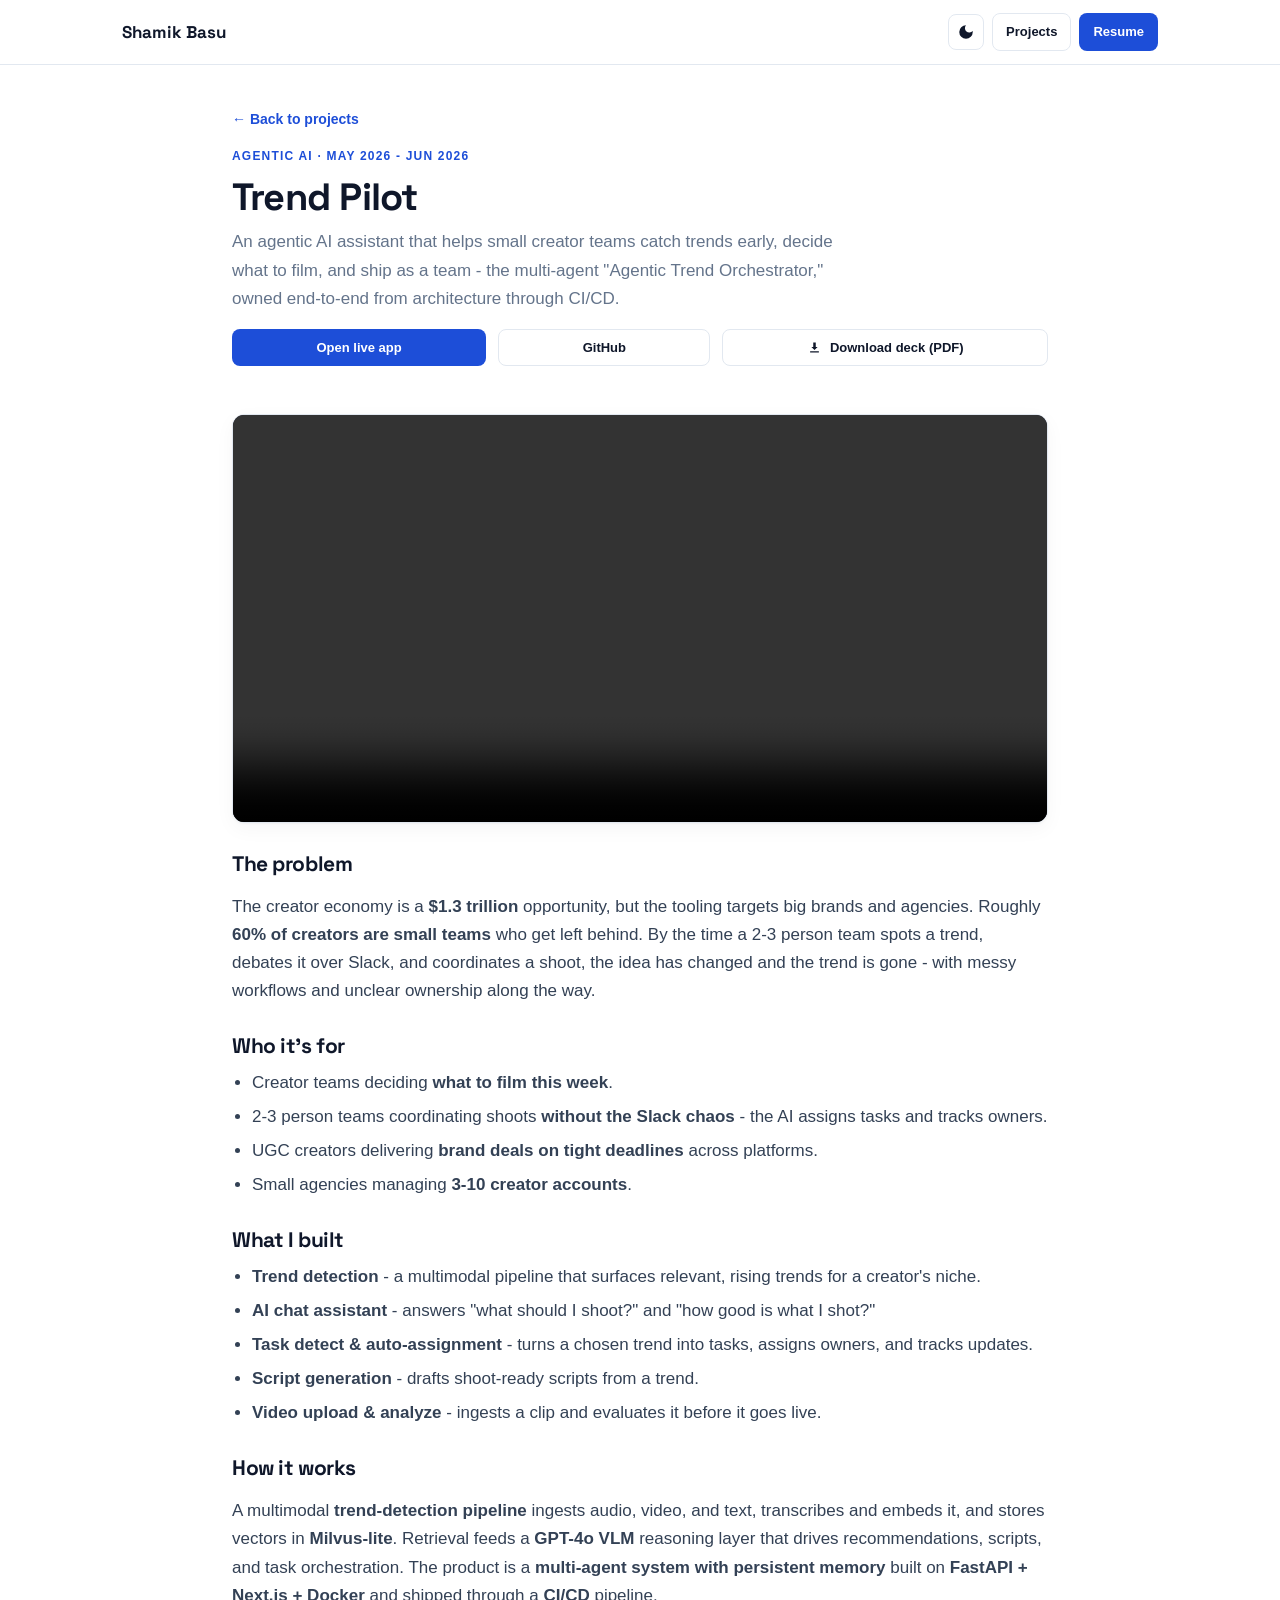
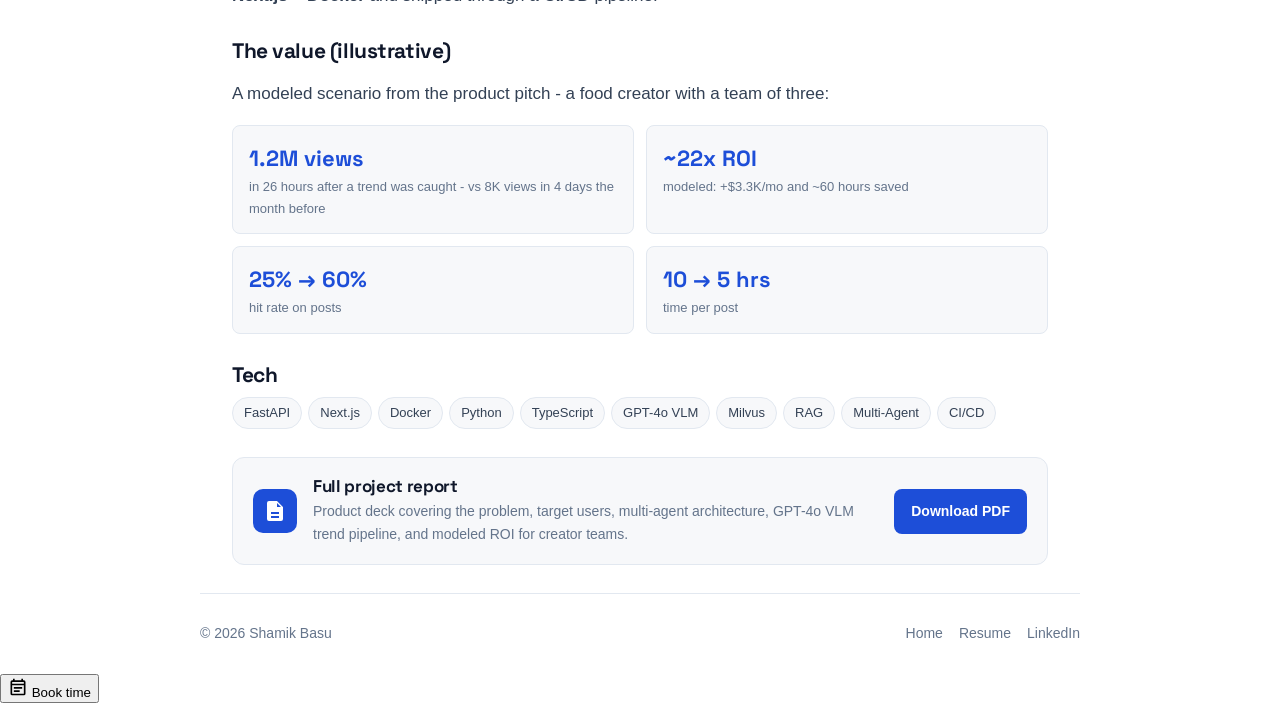
==== commit bdac4721: "Polish project pages and restore Trend Pilot autoplay - Autoplay muted Trend Pilot video and remove " ====
--- a/projects/agentic-trend-orchestrator.html
+++ b/projects/agentic-trend-orchestrator.html
@@ -13,7 +13,7 @@
 <link rel="preconnect" href="https://fonts.gstatic.com" crossorigin>
 <link href="https://fonts.googleapis.com/css2?family=Inter:wght@400;500;600&family=Space+Grotesk:wght@500;600;700&display=swap" rel="stylesheet">
 <link rel="icon" href="../assets/favicon.svg" type="image/svg+xml">
-<link rel="stylesheet" href="../assets/css/styles.css?v=11">
+<link rel="stylesheet" href="../assets/css/styles.css?v=12">
 <script type="application/ld+json">
 {
   "@context": "https://schema.org",
@@ -157,6 +157,6 @@
   <span>Book time</span>
 </button>
 
-<script src="../assets/js/script.js?v=7"></script>
+<script src="../assets/js/script.js?v=8"></script>
 </body>
 </html>
--- a/assets/css/styles.css
+++ b/assets/css/styles.css
@@ -253,16 +253,19 @@
   position: absolute; inset: 0; width: 100%; height: 100%;
   object-fit: contain; display: block; background: #0f172a;
 }
-.video-play-btn {
-  position: absolute; inset: 0; margin: auto;
-  width: 56px; height: 56px; border-radius: 50%;
-  border: 2px solid rgba(255, 255, 255, 0.9);
-  background: rgba(0, 0, 0, 0.55); color: #fff;
+.video-mute-btn {
+  position: absolute; bottom: 10px; left: 10px; z-index: 2;
+  width: 34px; height: 34px; border-radius: 8px;
   display: flex; align-items: center; justify-content: center;
-  cursor: pointer; z-index: 2;
-}
-.video-play-btn:hover { background: var(--accent); }
-.project-featured-media.is-playing .video-play-btn { display: none; }
+  color: #fff; background: rgba(0, 0, 0, 0.55);
+  border: 1px solid rgba(255, 255, 255, 0.22);
+  cursor: pointer;
+}
+.video-mute-btn:hover { background: var(--accent); }
+.video-mute-btn svg { width: 18px; height: 18px; }
+.video-mute-btn .icon-unmuted { display: none; }
+.video-mute-btn:not(.is-muted) .icon-muted { display: none; }
+.video-mute-btn:not(.is-muted) .icon-unmuted { display: block; }
 .project-featured-body {
   padding: 20px 22px;
   display: flex; flex-direction: column; min-width: 0;
